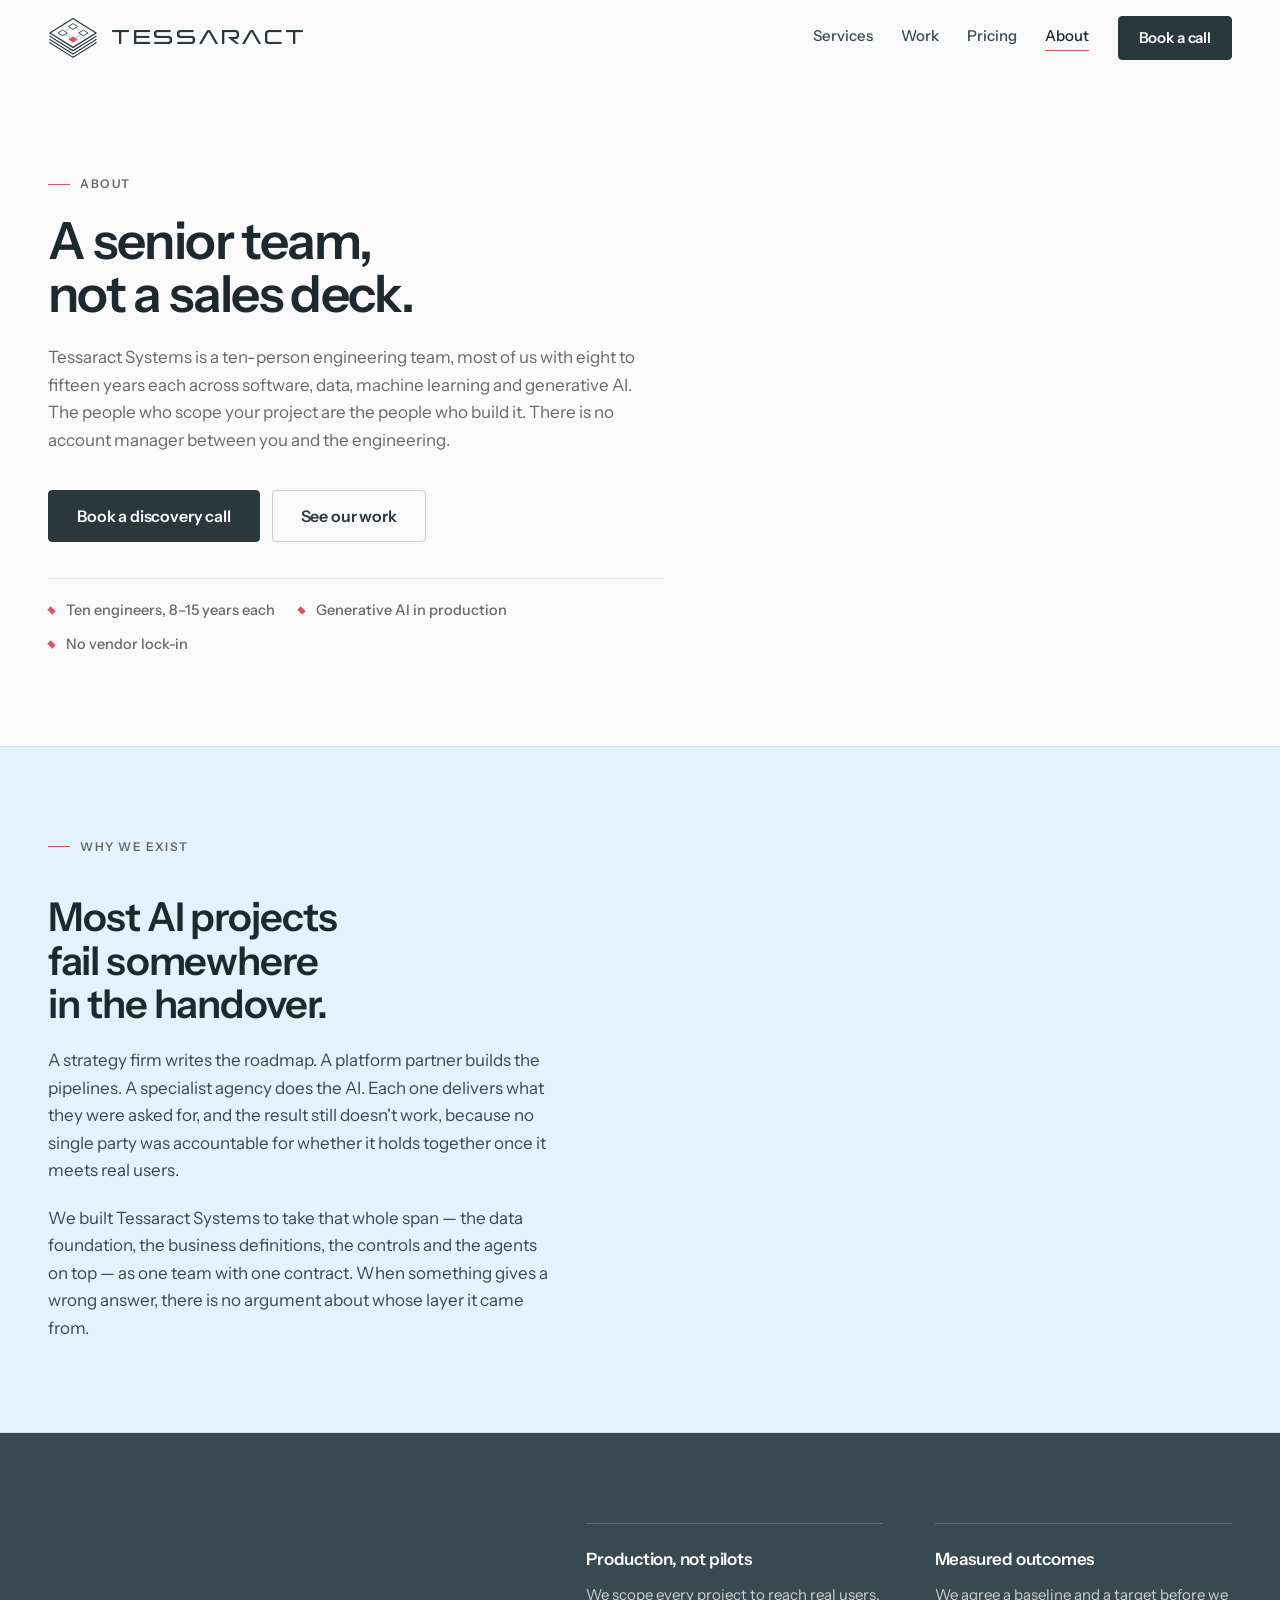
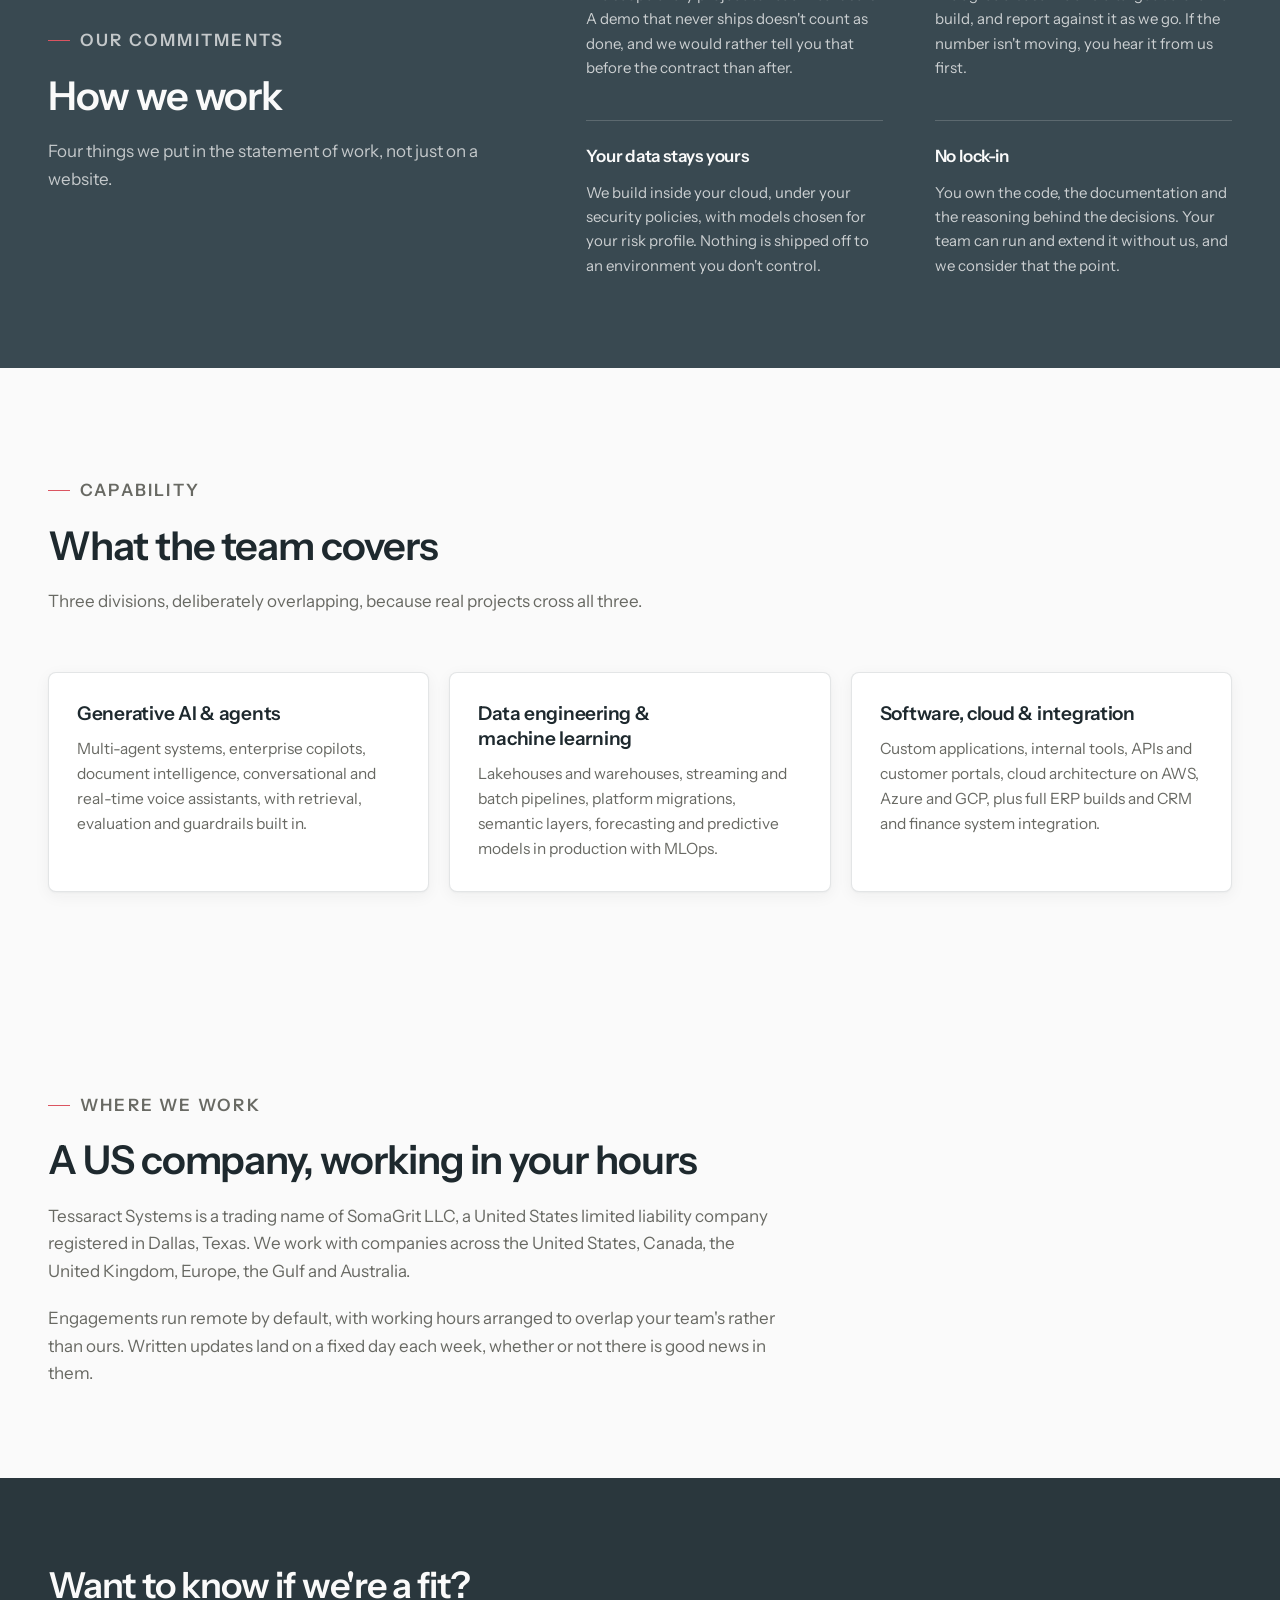
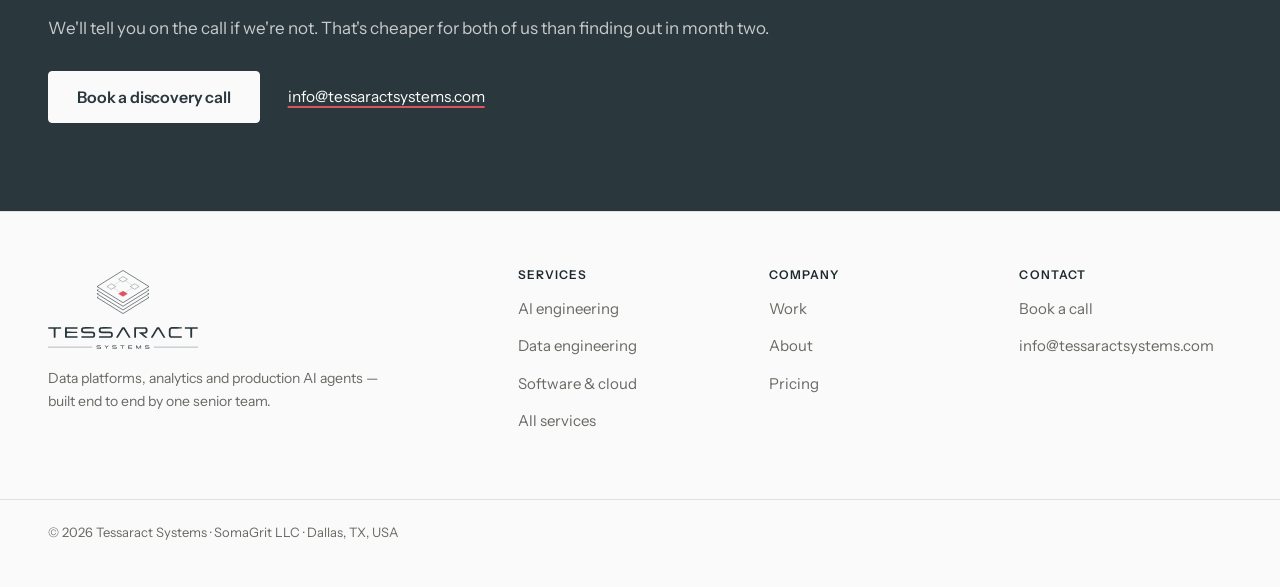
==== about/index.html @ a691ffca "Raise the camera to 1.600 : 1 — the planes still read stretched at true iso Textbook true isometric " ====
<!doctype html>
<html lang="en">
<head>
  <meta charset="utf-8">
  <meta name="viewport" content="width=device-width, initial-scale=1">

  <title>About — A Senior Data and AI Engineering Team | Tessaract Systems</title>
  <meta name="description" content="A ten-person engineering team, most with 8 to 15 years each across software, data, ML and generative AI. One team, end to end, no account managers.">

  <link rel="canonical" href="https://tessaractsystems.com/about/">

  <meta name="theme-color" content="#FAFAFA">
  <meta name="robots" content="index, follow, max-image-preview:large">

  <meta property="og:type" content="website">
  <meta property="og:site_name" content="Tessaract Systems">
  <meta property="og:url" content="https://tessaractsystems.com/about/">
  <meta property="og:title" content="About — Tessaract Systems">
  <meta property="og:description" content="A senior engineering team, not a sales deck. The people who scope your project are the people who build it.">
  <meta property="og:image" content="https://tessaractsystems.com/assets/og-image.png">
  <meta property="og:image:width" content="1200">
  <meta property="og:image:height" content="630">
  <meta property="og:image:alt" content="Tessaract Systems">

  <meta name="twitter:card" content="summary_large_image">
  <meta name="twitter:title" content="About — Tessaract Systems">
  <meta name="twitter:description" content="A senior engineering team, not a sales deck. The people who scope your project are the people who build it.">
  <meta name="twitter:image" content="https://tessaractsystems.com/assets/og-image.png">

  <link rel="icon" type="image/png" sizes="16x16" href="/assets/favicon-16.png">
  <link rel="icon" type="image/png" sizes="32x32" href="/assets/favicon-32.png">
  <link rel="icon" type="image/png" sizes="64x64" href="/assets/favicon-64.png">
  <link rel="apple-touch-icon" href="/assets/apple-touch-icon.png">

  <link rel="preload" href="/assets/fonts/Traceform-Regular.woff2" as="font" type="font/woff2" crossorigin>
  <link rel="preconnect" href="https://fonts.googleapis.com">
  <link rel="preconnect" href="https://fonts.gstatic.com" crossorigin>
  <link href="https://fonts.googleapis.com/css2?family=Instrument+Sans:wght@400;500;600;700&display=swap" rel="stylesheet">
  <link rel="stylesheet" href="/css/styles.css?v=a65552d1">

  <script>document.documentElement.classList.add('js');</script>

  <!-- Privacy-friendly analytics. Uncomment once an account exists.
  <script defer data-domain="tessaractsystems.com" src="https://plausible.io/js/script.js"></script>
  -->

  <script type="application/ld+json">
  {
    "@context":"https://schema.org",
    "@type":"BreadcrumbList",
    "itemListElement":[
    {"@type":"ListItem","position":1,"name":"Home","item":"https://tessaractsystems.com/"},
    {"@type":"ListItem","position":2,"name":"About","item":"https://tessaractsystems.com/about/"}
    ]
  }
  </script>

</head>
<body>
  <a class="skip-link" href="#main">Skip to content</a>

  <header class="site-header">
    <div class="wrap header-inner">
      <a class="brand" href="/" aria-label="Tessaract Systems, home">
        <svg class="brand-mark" viewBox="16 144.25 368 321.5" aria-hidden="true"><defs><mask id="um0" maskUnits="userSpaceOnUse" x="0" y="0" width="760" height="610"><rect x="0" y="0" width="760" height="610" fill="#fff"/><polygon points="200,210.75 370,317 200,423.25 30,317" fill="#000" stroke="#000" stroke-width="30" stroke-linejoin="round"/><polygon points="200,186.75 370,293 200,399.25 30,293" fill="#000" stroke="#000" stroke-width="30" stroke-linejoin="round"/><polygon points="200,162.75 370,269 200,375.25 30,269" fill="#000" stroke="#000" stroke-width="30" stroke-linejoin="round"/></mask><mask id="um1" maskUnits="userSpaceOnUse" x="0" y="0" width="760" height="610"><rect x="0" y="0" width="760" height="610" fill="#fff"/><polygon points="200,186.75 370,293 200,399.25 30,293" fill="#000" stroke="#000" stroke-width="30" stroke-linejoin="round"/><polygon points="200,162.75 370,269 200,375.25 30,269" fill="#000" stroke="#000" stroke-width="30" stroke-linejoin="round"/></mask><mask id="um2" maskUnits="userSpaceOnUse" x="0" y="0" width="760" height="610"><rect x="0" y="0" width="760" height="610" fill="#fff"/><polygon points="200,162.75 370,269 200,375.25 30,269" fill="#000" stroke="#000" stroke-width="30" stroke-linejoin="round"/></mask></defs><polygon mask="url(#um0)" points="200,234.75 370,341 200,447.25 30,341" fill="none" stroke="currentColor" stroke-width="9" stroke-linejoin="round"/><polygon mask="url(#um1)" points="200,210.75 370,317 200,423.25 30,317" fill="none" stroke="currentColor" stroke-width="9" stroke-linejoin="round"/><polygon mask="url(#um2)" points="200,186.75 370,293 200,399.25 30,293" fill="none" stroke="currentColor" stroke-width="9" stroke-linejoin="round"/><polygon points="200,162.75 370,269 200,375.25 30,269" fill="none" stroke="currentColor" stroke-width="9" stroke-linejoin="round"/><polygon points="200,221.19 276.5,269 200,316.81 123.5,269" fill="none" stroke="currentColor" stroke-width="4" opacity=".55"/><polygon points="200,200 234,221.25 200,242.5 166,221.25" fill="#FAFAFA" stroke="currentColor" stroke-width="6" stroke-linejoin="round"/><polygon points="276.5,247.75 310.5,269 276.5,290.25 242.5,269" fill="#FAFAFA" stroke="currentColor" stroke-width="6" stroke-linejoin="round"/><polygon points="123.5,247.75 157.5,269 123.5,290.25 89.5,269" fill="#FAFAFA" stroke="currentColor" stroke-width="6" stroke-linejoin="round"/><polygon points="200,294.25 236,316.75 200,339.25 164,316.75" fill="#DB5461"/></svg>
        <span class="brand-word"><span class="brand-name">Tessaract</span></span>
      </a>

      <button class="nav-toggle" aria-expanded="false" aria-controls="site-nav">
        <span class="nav-toggle-bar"></span>
        <span class="visually-hidden">Menu</span>
      </button>

      <nav id="site-nav" class="site-nav" aria-label="Main">
        <a href="/services/">Services</a>
        <a href="/work/">Work</a>
        <a href="/pricing/">Pricing</a>
        <a href="/about/" aria-current="page">About</a>
        <a class="btn btn-small" href="/contact/">Book a call</a>
      </nav>
    </div>
  </header>

  <main id="main">

    <section class="page-hero">
      <div class="wrap page-hero-grid">
        <div>
          <p class="eyebrow">About</p>
          <h1>A senior team, not a sales deck.</h1>
          <p class="lede">
            Tessaract Systems is a ten-person engineering team, most of us with eight to fifteen
            years each across software, data, machine learning and generative AI. The people who
            scope your project are the people who build it. There is no account manager between
            you and the engineering.
          </p>
          <p class="hero-actions">
            <a class="btn" href="/contact/">Book a discovery call</a>
            <a class="btn btn-ghost" href="/work/">See our work</a>
          </p>
          <ul class="hero-proof">
            <li>Ten engineers, 8&ndash;15 years each</li>
            <li>Generative AI in production</li>
            <li>No vendor lock-in</li>
          </ul>
        </div>
      </div>
    </section>

    <section class="section e2e" aria-labelledby="about-why">
      <div class="wrap e2e-grid">
        <div class="e2e-copy">
          <p class="eyebrow">Why we exist</p>
          <h2 id="about-why">Most AI projects fail somewhere in the handover.</h2>
          <p>
            A strategy firm writes the roadmap. A platform partner builds the pipelines. A
            specialist agency does the AI. Each one delivers what they were asked for, and the
            result still doesn't work, because no single party was accountable for whether it
            holds together once it meets real users.
          </p>
          <p>
            We built Tessaract Systems to take that whole span &mdash; the data foundation, the
            business definitions, the controls and the agents on top &mdash; as one team with one
            contract. When something gives a wrong answer, there is no argument about whose layer
            it came from.
          </p>
        </div>
      </div>
    </section>

    <section class="section principles" aria-labelledby="about-how">
      <div class="wrap principles-grid">
        <div class="section-head">
          <p class="eyebrow eyebrow-invert">Our commitments</p>
          <h2 id="about-how">How we work</h2>
          <p>Four things we put in the statement of work, not just on a website.</p>
        </div>
        <dl class="principle-list">
          <div>
            <dt>Production, not pilots</dt>
            <dd>We scope every project to reach real users. A demo that never ships doesn't count as done, and we would rather tell you that before the contract than after.</dd>
          </div>
          <div>
            <dt>Measured outcomes</dt>
            <dd>We agree a baseline and a target before we build, and report against it as we go. If the number isn't moving, you hear it from us first.</dd>
          </div>
          <div>
            <dt>Your data stays yours</dt>
            <dd>We build inside your cloud, under your security policies, with models chosen for your risk profile. Nothing is shipped off to an environment you don't control.</dd>
          </div>
          <div>
            <dt>No lock-in</dt>
            <dd>You own the code, the documentation and the reasoning behind the decisions. Your team can run and extend it without us, and we consider that the point.</dd>
          </div>
        </dl>
      </div>
    </section>

    <section class="section record" aria-labelledby="about-cap">
      <div class="wrap">
        <div class="section-head">
          <p class="eyebrow">Capability</p>
          <h2 id="about-cap">What the team covers</h2>
          <p>Three divisions, deliberately overlapping, because real projects cross all three.</p>
        </div>
        <div class="capability-grid">
          <article class="capability">
            <h3>Generative AI &amp; agents</h3>
            <p>
              Multi-agent systems, enterprise copilots, document intelligence, conversational and
              real-time voice assistants, with retrieval, evaluation and guardrails built in.
            </p>
          </article>
          <article class="capability">
            <h3>Data engineering &amp; machine learning</h3>
            <p>
              Lakehouses and warehouses, streaming and batch pipelines, platform migrations,
              semantic layers, forecasting and predictive models in production with MLOps.
            </p>
          </article>
          <article class="capability">
            <h3>Software, cloud &amp; integration</h3>
            <p>
              Custom applications, internal tools, APIs and customer portals, cloud architecture on
              AWS, Azure and GCP, plus full ERP builds and CRM and finance system integration.
            </p>
          </article>
        </div>
      </div>
    </section>

    <section class="section" aria-labelledby="about-where">
      <div class="wrap">
        <div class="section-head">
          <p class="eyebrow">Where we work</p>
          <h2 id="about-where">A US company, working in your hours</h2>
          <p>
            Tessaract Systems is a trading name of SomaGrit&nbsp;LLC, a United States limited
            liability company registered in Dallas, Texas. We work with companies across the
            United States, Canada, the United Kingdom, Europe, the Gulf and Australia.
          </p>
          <p>
            Engagements run remote by default, with working hours arranged to overlap your team's
            rather than ours. Written updates land on a fixed day each week, whether or not there
            is good news in them.
          </p>
        </div>
      </div>
    </section>

    <section class="cta-band" aria-labelledby="cta-title">
      <div class="wrap cta-band-inner">
        <div>
          <h2 id="cta-title">Want to know if we're a fit?</h2>
          <p>We'll tell you on the call if we're not. That's cheaper for both of us than finding out in month two.</p>
        </div>
        <div class="cta-band-actions">
          <a class="btn btn-light" href="/contact/">Book a discovery call</a>
          <a class="cta-band-mail" href="mailto:info@tessaractsystems.com">info@tessaractsystems.com</a>
        </div>
      </div>
    </section>
  </main>

  <footer class="site-footer">
    <div class="wrap footer-inner">

      <div class="footer-brand">
        <img class="footer-logo" src="/brand/tessaract-logo.svg" alt="Tessaract Systems"
             width="2000" height="993" loading="lazy" decoding="async">
        <p>Data platforms, analytics and production AI agents &mdash; built end to end by one senior team.</p>
      </div>

      <nav class="footer-cols" aria-label="Footer">
        <div>
          <h2>Services</h2>
          <ul>
            <li><a href="/services/ai-engineering/">AI engineering</a></li>
            <li><a href="/services/data-engineering/">Data engineering</a></li>
            <li><a href="/services/software-cloud/">Software &amp; cloud</a></li>
            <li><a href="/services/">All services</a></li>
          </ul>
        </div>
        <div>
          <h2>Company</h2>
          <ul>
            <li><a href="/work/">Work</a></li>
            <li><a href="/about/">About</a></li>
            <li><a href="/pricing/">Pricing</a></li>
          </ul>
        </div>
        <div>
          <h2>Contact</h2>
          <ul>
            <li><a href="/contact/">Book a call</a></li>
            <li><a href="mailto:info@tessaractsystems.com">info@tessaractsystems.com</a></li>
          </ul>
        </div>
      </nav>

    </div>
    <div class="wrap footer-base">
      <p class="footer-legal">&copy; <span id="year">2026</span> Tessaract Systems &middot; SomaGrit&nbsp;LLC &middot; Dallas, TX, USA</p>
    </div>
  </footer>

  <script src="/js/main.js?v=e52f50c1" defer></script>
</body>
</html>
---- css/styles.css ----
/* ==========================================================================
   Tessaract Systems
   --------------------------------------------------------------------------
   Typography note: "Traceform" is the logotype face. It has no crossbar on the
   capital A, so it is deliberately restricted to two roles only — the wordmark
   and the large chapter numerals. All reading text, including every heading,
   is set in Instrument Sans so that words like "AI" render correctly.
   ========================================================================== */

@font-face {
  font-family: "Traceform";
  src: url("../assets/fonts/Traceform-Regular.woff2") format("woff2"),
       url("../assets/fonts/Traceform-Regular.ttf") format("truetype");
  font-weight: 400;
  font-style: normal;
  font-display: swap;
}

:root {
  /* Brand */
  --paper: #FAFAFA;
  --surface: #FFFFFF;
  --mist: #E3F2FD;
  --mist-line: #C9DFF2;
  --signal: #DB5461;
  --signal-deep: #C33F4C;
  --graphite: #686963;
  --slate: #394951;
  --slate-deep: #2A373D;
  --ink: #1E292E;

  --rule: rgba(57, 73, 81, .14);
  --rule-strong: rgba(57, 73, 81, .24);
  --rule-invert: rgba(250, 250, 250, .18);

  /* Type */
  --font-logo: "Traceform", "Eurostile", "Arial Narrow", sans-serif;
  --font: "Instrument Sans", system-ui, -apple-system, "Segoe UI", Roboto, sans-serif;

  /* Layout */
  --wrap: 1280px;
  --gutter: clamp(20px, 4vw, 48px);
  --section-pad: clamp(64px, 7vw, 104px);
  --header-h: 76px;

  --shadow-sm: 0 1px 2px rgba(30, 41, 46, .04), 0 4px 16px rgba(30, 41, 46, .05);
  --shadow-md: 0 2px 4px rgba(30, 41, 46, .05), 0 12px 32px rgba(30, 41, 46, .07);
}

*,
*::before,
*::after { box-sizing: border-box; }

html {
  scroll-behavior: smooth;
  scroll-padding-top: calc(var(--header-h) + 20px);
  -webkit-text-size-adjust: 100%;
}

body {
  margin: 0;
  background: var(--paper);
  color: var(--slate);
  font-family: var(--font);
  font-size: 1.0625rem;
  line-height: 1.62;
  -webkit-font-smoothing: antialiased;
  -moz-osx-font-smoothing: grayscale;
}

img, svg { display: block; max-width: 100%; }

h1, h2, h3, h4 {
  margin: 0;
  font-family: var(--font);
  color: var(--ink);
  text-wrap: balance;
}

h1 {
  font-size: clamp(2.5rem, 4.4vw, 4.05rem);
  font-weight: 600;
  line-height: 1.04;
  letter-spacing: -.032em;
}

h2 {
  font-size: clamp(1.9rem, 3.1vw, 2.85rem);
  font-weight: 600;
  line-height: 1.1;
  letter-spacing: -.027em;
}

h3 {
  font-size: 1.1875rem;
  font-weight: 600;
  line-height: 1.32;
  letter-spacing: -.014em;
}

p { margin: 0; }
a { color: inherit; }

:focus-visible {
  outline: 2px solid var(--signal);
  outline-offset: 3px;
  border-radius: 3px;
}

.wrap {
  width: 100%;
  max-width: calc(var(--wrap) + var(--gutter) * 2);
  margin: 0 auto;
  padding: 0 var(--gutter);
}

.visually-hidden {
  position: absolute !important;
  width: 1px; height: 1px;
  padding: 0; margin: -1px;
  overflow: hidden;
  clip: rect(0 0 0 0);
  clip-path: inset(50%);
  white-space: nowrap;
}

.skip-link {
  position: absolute;
  left: 16px; top: -64px;
  z-index: 100;
  padding: 11px 18px;
  border-radius: 4px;
  background: var(--slate-deep);
  color: var(--paper);
  font-weight: 500;
  text-decoration: none;
}
.skip-link:focus { top: 16px; }

/* --------------------------------------------------------------------------
   Shared pieces
   -------------------------------------------------------------------------- */

.eyebrow {
  display: inline-flex;
  align-items: center;
  gap: 10px;
  margin-bottom: 20px;
  font-size: .75rem;
  font-weight: 600;
  letter-spacing: .13em;
  text-transform: uppercase;
  color: var(--graphite);
}
.eyebrow::before {
  content: "";
  width: 22px;
  height: 1px;
  background: var(--signal);
}
.eyebrow-invert { color: rgba(250, 250, 250, .66); }

.section { padding: var(--section-pad) 0; }

.section-head { max-width: 46rem; }
.section-head p {
  margin-top: 20px;
  font-size: clamp(1.0625rem, 1.3vw, 1.1875rem);
  color: var(--graphite);
}

.btn {
  display: inline-flex;
  align-items: center;
  justify-content: center;
  gap: 10px;
  min-height: 52px;
  padding: 0 28px;
  border: 1.5px solid var(--slate-deep);
  border-radius: 4px;
  background: var(--slate-deep);
  color: var(--paper);
  font: 600 1rem/1 var(--font);
  letter-spacing: -.01em;
  text-decoration: none;
  cursor: pointer;
  transition: background-color .2s, border-color .2s, color .2s, transform .2s, box-shadow .2s;
}
.btn:hover {
  background: var(--ink);
  border-color: var(--ink);
  transform: translateY(-1px);
  box-shadow: var(--shadow-sm);
}
.btn:active { transform: none; }

.btn-ghost { background: transparent; color: var(--slate-deep); border-color: var(--rule-strong); }
.btn-ghost:hover { background: var(--surface); border-color: var(--slate-deep); color: var(--ink); }

.btn-light { background: var(--paper); border-color: var(--paper); color: var(--slate-deep); }
.btn-light:hover { background: var(--mist); border-color: var(--mist); color: var(--ink); }

.btn-small { min-height: 44px; padding: 0 20px; font-size: .9375rem; }

/* --------------------------------------------------------------------------
   Header
   -------------------------------------------------------------------------- */

.site-header {
  position: sticky;
  top: 0;
  z-index: 50;
  height: var(--header-h);
  background: rgba(250, 250, 250, .86);
  backdrop-filter: saturate(1.5) blur(14px);
  -webkit-backdrop-filter: saturate(1.5) blur(14px);
  border-bottom: 1px solid transparent;
  transition: border-color .3s, background-color .3s;
}
.site-header.is-scrolled {
  border-bottom-color: var(--rule);
  background: rgba(250, 250, 250, .94);
}

.header-inner {
  display: flex;
  align-items: center;
  justify-content: space-between;
  gap: 24px;
  height: 100%;
}

.brand {
  display: flex;
  align-items: center;
  gap: 13px;
  text-decoration: none;
  flex-shrink: 0;
}

.brand-mark {
  /* The full mark, same as the footer lockup and the hero. It needs ~48px
     to stay legible; below that use tessaract-mark-simple instead. */
  width: 50px;
  height: auto;
  color: var(--slate-deep);
  flex: none;
}

/* The wordmark is the one place the logotype face belongs. */
.brand-word {
  display: inline-flex;
  flex-direction: column;
  align-items: stretch;
  font-family: var(--font-logo);
  line-height: 1;
  text-transform: uppercase;
  color: var(--slate-deep);
}

/* Trailing letter-spacing is cancelled so each line centres optically. */
.brand-name {
  margin-right: -.14em;
  font-size: 1.22rem;
  letter-spacing: .14em;
}

.brand-sub {
  display: flex;
  align-items: center;
  gap: 7px;
  margin-top: 6px;
  font-size: .5rem;
}
.brand-sub::before,
.brand-sub::after {
  content: "";
  flex: 1;
  height: 1px;
  background: currentColor;
  opacity: .65;
}
.brand-sub span {
  margin-right: -.5em;
  letter-spacing: .5em;
}

.site-nav {
  display: flex;
  align-items: center;
  gap: clamp(18px, 2.2vw, 32px);
}
.site-nav a:not(.btn) {
  font-size: .9375rem;
  font-weight: 500;
  text-decoration: none;
  color: var(--slate);
  background: linear-gradient(var(--signal), var(--signal)) no-repeat 0 100% / 0 1.5px;
  padding-bottom: 3px;
  transition: background-size .25s, color .2s;
}
.site-nav a:not(.btn):hover { background-size: 100% 1.5px; color: var(--ink); }

.nav-toggle {
  display: none;
  width: 44px;
  height: 44px;
  margin-right: -10px;
  border: 0;
  background: none;
  cursor: pointer;
}
.nav-toggle-bar,
.nav-toggle-bar::before,
.nav-toggle-bar::after {
  display: block;
  width: 22px;
  height: 1.5px;
  margin: 0 auto;
  background: var(--slate-deep);
  transition: transform .25s, opacity .25s;
}
.nav-toggle-bar { position: relative; }
.nav-toggle-bar::before,
.nav-toggle-bar::after { content: ""; position: absolute; left: 0; }
.nav-toggle-bar::before { top: -7px; }
.nav-toggle-bar::after { top: 7px; }
.nav-toggle[aria-expanded="true"] .nav-toggle-bar { background: transparent; }
.nav-toggle[aria-expanded="true"] .nav-toggle-bar::before { transform: translateY(7px) rotate(45deg); }
.nav-toggle[aria-expanded="true"] .nav-toggle-bar::after { transform: translateY(-7px) rotate(-45deg); }

/* --------------------------------------------------------------------------
   Journey: hero and chapters scroll on the left, the stack builds on the right
   -------------------------------------------------------------------------- */

/* `clip` (not `hidden`) contains the scaled diagram without creating a scroll
   container, so the sticky figure inside still works. */
.journey { overflow: clip; }

.journey-grid {
  display: grid;
  grid-template-columns: minmax(0, 1.12fr) minmax(0, 1fr);
  column-gap: clamp(40px, 5vw, 80px);
}

.hero-copy {
  grid-column: 1;
  grid-row: 1;
  display: flex;
  flex-direction: column;
  justify-content: center;
  min-height: calc(100svh - var(--header-h));
  padding: 40px 0 88px;
}

.hero-copy h1 { max-width: 15ch; }

.lede {
  /* 31em rather than 34: at the common desktop widths it leaves a full last
     line instead of stranding one word. */
  max-width: 31em;
  margin-top: 26px;
  text-wrap: pretty;
  font-size: clamp(1.0625rem, 1.35vw, 1.1875rem);
  color: var(--graphite);
}

.hero-actions {
  display: flex;
  flex-wrap: wrap;
  gap: 12px;
  margin-top: 36px;
}

.hero-proof {
  display: flex;
  flex-wrap: wrap;
  gap: 10px clamp(16px, 1.8vw, 26px);
  margin: 36px 0 0;
  padding-inline-start: 0;
  padding-top: 20px;
  border-top: 1px solid var(--rule);
  font-size: .9063rem;
  font-weight: 500;
  color: var(--graphite);
}
.hero-proof li {
  position: relative;
  padding-left: 18px;
  list-style: none;
}
.hero-proof li::before {
  content: "";
  position: absolute;
  left: 0;
  top: .55em;
  width: 7px;
  height: 7px;
  background: var(--signal);
  transform: rotate(45deg) scaleY(.68);
}

.journey-figure {
  grid-column: 2;
  grid-row: 1 / span 2;
  margin: 0;
}

.figure-sticky {
  position: sticky;
  top: var(--header-h);
  display: flex;
  align-items: center;
  height: calc(100svh - var(--header-h));
  padding: 24px 0;
}

.chapters { grid-column: 1; grid-row: 2; }

.chapter {
  display: flex;
  flex-direction: column;
  justify-content: center;
  min-height: 62svh;
  padding: 56px 0;
}

.chapter-num {
  display: flex;
  align-items: center;
  gap: 20px;
  margin-bottom: 24px;
  /* The second — and last — home of the logotype face. Numerals only. */
  font-family: var(--font-logo);
  font-size: 3.25rem;
  line-height: 1;
  color: var(--slate-deep);
}
.chapter-num::after {
  content: "";
  flex: 1;
  height: 1px;
  background: var(--rule);
}

.chapter h2 { max-width: 18ch; }

.chapter-story {
  max-width: 36em;
  margin-top: 20px;
}

.chapter-work {
  display: grid;
  gap: 11px;
  max-width: 36em;
  margin: 28px 0 0;
  padding: 0;
  list-style: none;
}
.chapter-work li {
  position: relative;
  padding-left: 24px;
  font-size: .9688rem;
  color: var(--graphite);
}
.chapter-work li::before {
  content: "";
  position: absolute;
  left: 2px;
  top: .62em;
  width: 8px;
  height: 8px;
  border: 1.5px solid var(--slate);
  transform: rotate(45deg) scaleY(.7);
}

.agent-list {
  display: grid;
  grid-template-columns: repeat(2, minmax(0, 1fr));
  gap: 20px 32px;
  max-width: 40em;
  margin: 28px 0 0;
}
.agent-list > div {
  padding-top: 14px;
  border-top: 1px solid var(--rule);
}
.agent-list dt { font-size: .9375rem; font-weight: 600; color: var(--ink); }
.agent-list dd {
  margin: 4px 0 0;
  font-size: .9375rem;
  color: var(--graphite);
}

.chapter-result {
  max-width: 34em;
  margin-top: 30px;
  padding-left: 18px;
  border-left: 2px solid var(--signal);
  font-size: 1.125rem;
  font-weight: 500;
  line-height: 1.45;
  color: var(--ink);
}

/* Small layer indicator shown beside each chapter on narrow screens */
.chapter-glyph { display: none; }

/* --------------------------------------------------------------------------
   Stack diagram
   -------------------------------------------------------------------------- */

.stack {
  width: 100%;
  height: auto;
  max-height: 100%;
  overflow: visible;
  /* The folded stack's ink sits left of centre in the viewBox, so the origin
     is set on the ink's own centre rather than the box's. */
  transform-origin: 26.3% 50%;
  transition: transform 1s cubic-bezier(.16, .8, .2, 1);
}

/* Folded, the stack is enlarged and centred so it carries the hero on its own.
   The box overflow this creates is contained by `.journey { overflow: clip }`. */
.stack[data-state="0"] { transform: translateX(23.7%) scale(1.5); }

.stack .layer {
  cursor: pointer;
  outline: none;
  transition: transform .5s cubic-bezier(.2, .7, .2, 1);
}

.layer-shell { transition: transform 1s cubic-bezier(.16, .8, .2, 1); }

.plane-halo {
  fill: var(--paper);
  stroke: var(--paper);
  stroke-width: 16;
  stroke-linejoin: round;
  vector-effect: non-scaling-stroke;
  transition: fill .4s;
}

.plane-fill { fill: transparent; transition: fill .4s; }

.plane {
  fill: none;
  stroke: var(--slate);
  stroke-width: 3;
  stroke-linejoin: round;
  vector-effect: non-scaling-stroke;
  transition: stroke .4s, opacity .4s;
}

.motif,
.node,
.motif-dot { transition: opacity .5s, fill .4s; }

.motif {
  fill: none;
  stroke: var(--graphite);
  stroke-width: 1;
  stroke-linecap: round;
  stroke-linejoin: round;
  opacity: .5;
  vector-effect: non-scaling-stroke;
}
.motif-strong { stroke: var(--slate); stroke-width: 1.6; opacity: .75; }
.motif-dash { stroke-dasharray: 5 5; }
.motif-dot { fill: var(--signal); }

.node {
  fill: var(--paper);
  stroke: var(--slate);
  stroke-width: 1.6;
  vector-effect: non-scaling-stroke;
}
.node-core { fill: var(--slate); }
.node-agent { fill: var(--signal); stroke: var(--signal); }

.label { transition: opacity .5s, transform .5s cubic-bezier(.2, .7, .2, 1); }
.label line { stroke: var(--graphite); stroke-width: 1; transition: stroke .4s; }
.label-name {
  font-family: var(--font);
  font-size: 23px;
  font-weight: 600;
  letter-spacing: -.5px;
  fill: var(--ink);
}
.label-sub {
  font-family: var(--font);
  font-size: 16px;
  fill: var(--graphite);
}

/* State 0: the four planes sit folded together, like the logo. */
.stack[data-state="0"] .layer-shell { transform: translateY(calc(var(--i) * 106px - 159px)); }
.stack[data-state="0"] .label { opacity: 0; }

/* Layers not reached yet are outlines of what is coming. */
.is-ghost .plane { stroke: var(--graphite); stroke-dasharray: 6 7; opacity: .5; }
.is-ghost .motif,
.is-ghost .node,
.is-ghost .motif-dot { opacity: 0; }
.is-ghost .label { opacity: .38; }

.is-active .plane { stroke: var(--signal); }
.is-active .plane-fill { fill: var(--mist); }
.is-active .layer { transform: translateY(-10px); }
.is-active .label { transform: translateX(8px); }
.is-active .label line { stroke: var(--signal); }

.layer:hover .plane { stroke: var(--signal); }
.layer:hover .label { transform: translateX(8px); }

/* --------------------------------------------------------------------------
   One team (problem / solution)
   -------------------------------------------------------------------------- */

.e2e {
  background: var(--mist);
  border-top: 1px solid var(--mist-line);
  border-bottom: 1px solid var(--mist-line);
}

.e2e-grid {
  display: grid;
  grid-template-columns: minmax(0, 5fr) minmax(0, 6fr);
  gap: clamp(36px, 6vw, 96px);
  align-items: center;
}
.e2e h2 { max-width: 15ch; }
.e2e-copy {
  display: grid;
  gap: 20px;
  max-width: 36em;
  font-size: 1.0625rem;
}
.e2e-copy strong { color: var(--ink); font-weight: 600; }

/* --------------------------------------------------------------------------
   Track record
   -------------------------------------------------------------------------- */

.record-stats {
  display: grid;
  grid-template-columns: repeat(4, minmax(0, 1fr));
  gap: clamp(24px, 3vw, 48px);
  margin: 56px 0 0;
  padding: 0;
  list-style: none;
}
.record-stats li {
  padding-top: 24px;
  border-top: 2px solid var(--slate-deep);
}
.record-stats b {
  display: block;
  font-size: clamp(2.1rem, 3.2vw, 2.9rem);
  font-weight: 600;
  line-height: 1;
  letter-spacing: -.03em;
  color: var(--ink);
}
.record-stats span {
  display: block;
  margin-top: 12px;
  font-size: .9375rem;
  color: var(--graphite);
}

.capability-grid {
  display: grid;
  grid-template-columns: repeat(3, minmax(0, 1fr));
  gap: 20px;
  margin-top: 56px;
}
.capability {
  padding: 28px 28px 30px;
  border: 1px solid var(--rule);
  border-radius: 8px;
  background: var(--surface);
  box-shadow: var(--shadow-sm);
}
.capability h3 { margin-bottom: 10px; }
.capability p { font-size: .9688rem; color: var(--graphite); }

/* --------------------------------------------------------------------------
   Where to start
   -------------------------------------------------------------------------- */

.start-list {
  display: grid;
  grid-template-columns: repeat(4, minmax(0, 1fr));
  gap: 40px clamp(24px, 3vw, 40px);
  margin: 60px 0 0;
  padding: 0;
  list-style: none;
}
.start-list li {
  padding-top: 26px;
  border-top: 1px solid var(--rule-strong);
}
.start-list h3 { margin-top: 20px; font-size: 1.0625rem; }
.start-list p {
  margin-top: 10px;
  font-size: .9375rem;
  color: var(--graphite);
}
.start-list .start-link {
  display: inline-block;
  margin-top: 14px;
  font-size: .9375rem;
  font-weight: 600;
  color: var(--ink);
  text-decoration: none;
  border-bottom: 1.5px solid var(--signal);
  padding-bottom: 1px;
}
.start-list .start-link:hover { color: var(--signal-deep); }

.service-glyph {
  width: 30px;
  height: 45px;
  overflow: visible;
}
.service-glyph path {
  fill: var(--paper);
  stroke: var(--graphite);
  stroke-width: 1.2;
  stroke-linejoin: round;
}
.service-glyph[data-active="0"] path:nth-child(1),
.service-glyph[data-active="1"] path:nth-child(2),
.service-glyph[data-active="2"] path:nth-child(3),
.service-glyph[data-active="3"] path:nth-child(4) {
  fill: var(--signal);
  stroke: var(--signal);
}

/* --------------------------------------------------------------------------
   How we engage
   -------------------------------------------------------------------------- */

.engage {
  background: var(--surface);
  border-top: 1px solid var(--rule);
  border-bottom: 1px solid var(--rule);
}

.engage-steps {
  display: grid;
  grid-template-columns: repeat(4, minmax(0, 1fr));
  gap: clamp(20px, 2.4vw, 32px);
  margin: 60px 0 0;
  padding: 0;
  list-style: none;
  counter-reset: step;
}
.engage-step {
  position: relative;
  display: flex;
  flex-direction: column;
  padding: 28px 26px 30px;
  border: 1px solid var(--rule);
  border-radius: 8px;
  background: var(--paper);
}
.engage-step.is-entry {
  border-color: var(--signal);
  background: var(--surface);
  box-shadow: var(--shadow-md);
}
.engage-tag {
  display: inline-flex;
  align-self: flex-start;
  margin-bottom: 16px;
  padding: 5px 11px;
  border-radius: 999px;
  background: var(--mist);
  font-size: .6875rem;
  font-weight: 700;
  letter-spacing: .09em;
  text-transform: uppercase;
  color: var(--slate-deep);
}
.engage-step.is-entry .engage-tag { background: var(--signal); color: #fff; }
.engage-step h3 { margin-bottom: 10px; }
.engage-step > p {
  font-size: .9375rem;
  color: var(--graphite);
}
.engage-meta {
  margin: 20px 0 0;
  margin-top: auto;      /* pins the rule to the card bottom so all four align */
  padding-top: 16px;
  border-top: 1px solid var(--rule);
  font-size: .875rem;
  font-weight: 600;
  color: var(--ink);
}
.engage-meta span {
  display: block;
  margin-top: 3px;
  font-weight: 400;
  color: var(--graphite);
}

.engage-note {
  max-width: 44em;
  margin-top: 40px;
  font-size: .9688rem;
  color: var(--graphite);
}

/* --------------------------------------------------------------------------
   Portfolio carousel
   -------------------------------------------------------------------------- */

.portfolio {
  background: var(--surface);
  border-top: 1px solid var(--rule);
  border-bottom: 1px solid var(--rule);
}

.portfolio-head {
  display: flex;
  align-items: flex-end;
  justify-content: space-between;
  gap: 40px;
}

.carousel-nav {
  display: flex;
  align-items: center;
  gap: 20px;
  flex-shrink: 0;
  padding-bottom: 4px;
}

.carousel-count {
  font-variant-numeric: tabular-nums;
  font-size: .875rem;
  font-weight: 600;
  letter-spacing: .04em;
  color: var(--graphite);
}
.carousel-count [data-carousel-current] { color: var(--ink); }

.carousel-buttons { display: flex; gap: 10px; }

.carousel-btn {
  display: flex;
  align-items: center;
  justify-content: center;
  width: 48px;
  height: 48px;
  padding: 0;
  border: 1.5px solid var(--rule-strong);
  border-radius: 50%;
  background: var(--paper);
  color: var(--ink);
  cursor: pointer;
  transition: background-color .2s, border-color .2s, color .2s, opacity .2s;
}
.carousel-btn svg {
  width: 20px;
  height: 20px;
  fill: none;
  stroke: currentColor;
  stroke-width: 1.8;
  stroke-linecap: round;
  stroke-linejoin: round;
}
.carousel-btn:hover:not(:disabled) {
  background: var(--slate-deep);
  border-color: var(--slate-deep);
  color: var(--paper);
}
.carousel-btn:disabled { opacity: .3; cursor: default; }

.work-filters {
  display: flex;
  flex-wrap: wrap;
  gap: 8px;
  margin-top: 44px;
}

.work-filter {
  padding: 9px 16px;
  border: 1px solid var(--rule-strong);
  border-radius: 999px;
  background: var(--paper);
  color: var(--slate);
  font: 500 .875rem/1 var(--font);
  cursor: pointer;
  transition: background-color .2s, border-color .2s, color .2s;
}
.work-filter:hover { border-color: var(--slate-deep); color: var(--ink); }
.work-filter.is-on {
  background: var(--slate-deep);
  border-color: var(--slate-deep);
  color: var(--paper);
}

.work-carousel {
  position: relative;
  margin-top: 28px;
}

.work-empty {
  padding: 48px 0;
  color: var(--graphite);
}

.work-track {
  display: flex;
  gap: clamp(16px, 1.8vw, 24px);
  margin: 0;
  /* Vertical room for the card's lift on hover. Horizontal padding must stay
     zero, or snapping leaves scrollLeft offset by it and "at start" never
     reads as true. */
  padding: 6px 0 10px;
  list-style: none;
  overflow-x: auto;
  overscroll-behavior-x: contain;
  /* Without this the browser re-anchors to the last visible card when the
     filter puts cards back, jumping the track instead of resetting it. */
  overflow-anchor: none;
  scroll-snap-type: x mandatory;
  scroll-behavior: smooth;
  scrollbar-width: none;
  -ms-overflow-style: none;

  /* Cards that run past either edge fade out instead of being sliced
     mid-word. The two widths are driven from JS so the fade only appears on
     the side that actually has more content. */
  --fade-size: 44px;
  --fade-l: 0px;
  --fade-r: 0px;
  -webkit-mask-image: linear-gradient(to right, transparent 0, #000 var(--fade-l), #000 calc(100% - var(--fade-r)), transparent 100%);
  mask-image: linear-gradient(to right, transparent 0, #000 var(--fade-l), #000 calc(100% - var(--fade-r)), transparent 100%);
}
.work-track::-webkit-scrollbar { display: none; }
.work-track:focus-visible { outline: 2px solid var(--signal); outline-offset: 4px; border-radius: 10px; }

.work-card {
  /* Just over two cards in view, so the third edge signals "there is more". */
  flex: 0 0 clamp(272px, 40%, 460px);
  display: flex;
  flex-direction: column;
  scroll-snap-align: start;
  padding: 30px 30px 32px;
  border: 1px solid var(--rule);
  border-radius: 10px;
  background: var(--paper);
  transition: border-color .25s, box-shadow .25s, transform .25s;
}
/* `display: flex` above would otherwise beat the UA's [hidden] rule. */
.work-card[hidden] { display: none; }

.work-card:hover {
  border-color: var(--rule-strong);
  box-shadow: var(--shadow-md);
  transform: translateY(-2px);
}

/* The agent builds carry a little more weight. */
.work-card.is-featured {
  border-color: var(--mist-line);
  background: linear-gradient(180deg, var(--mist) 0%, var(--surface) 62%);
}
.work-card.is-featured:hover { border-color: var(--signal); }

.work-stat {
  margin-bottom: 20px;
  padding-bottom: 18px;
  border-bottom: 1px solid var(--rule);
}
.work-stat b {
  display: block;
  font-size: clamp(2.25rem, 3vw, 2.75rem);
  font-weight: 600;
  line-height: 1;
  letter-spacing: -.035em;
  color: var(--ink);
}
.work-stat span {
  display: block;
  margin-top: 8px;
  font-size: .875rem;
  color: var(--graphite);
}
.work-card.is-featured .work-stat b { color: var(--signal-deep); }

.work-tag {
  display: flex;
  flex-wrap: wrap;
  align-items: center;
  gap: 10px;
  margin-bottom: 14px;
  font-size: .75rem;
  font-weight: 600;
  letter-spacing: .07em;
  text-transform: uppercase;
  color: var(--graphite);
}

.work-layer {
  padding: 4px 10px;
  border-radius: 999px;
  background: var(--slate-deep);
  font-size: .6875rem;
  letter-spacing: .08em;
  color: var(--paper);
  white-space: nowrap;
}
.work-card.is-featured .work-layer { background: var(--signal); }

.work-card h3 {
  font-size: 1.1875rem;
  letter-spacing: -.018em;
}

.work-body {
  margin-top: 12px;
  font-size: .9375rem;
  color: var(--graphite);
}

.work-result {
  margin-top: 16px;
  padding-left: 14px;
  border-left: 2px solid var(--signal);
  font-size: .9375rem;
  font-weight: 500;
  color: var(--ink);
}

.work-stack {
  display: flex;
  flex-wrap: wrap;
  gap: 8px;
  margin: 22px 0 0;
  margin-top: auto;      /* keeps the chip row on the card's baseline */
  padding: 20px 0 0;
  border-top: 1px solid var(--rule);
  list-style: none;
}
.work-stack li {
  padding: 5px 11px;
  border: 1px solid var(--rule-strong);
  border-radius: 999px;
  font-size: .8125rem;
  font-weight: 500;
  color: var(--slate);
  background: var(--surface);
  white-space: nowrap;
}
.work-card.is-featured .work-stack li { background: rgba(255, 255, 255, .72); }

.carousel-progress {
  position: relative;
  height: 2px;
  margin-top: 28px;
  border-radius: 2px;
  background: var(--rule);
  overflow: hidden;
}
.carousel-progress-bar {
  position: absolute;
  inset: 0 auto 0 0;
  width: 20%;
  border-radius: 2px;
  background: var(--signal);
  transition: width .25s ease, transform .25s ease;
}

.work-note {
  max-width: 44em;
  margin-top: 32px;
  font-size: .9375rem;
  color: var(--graphite);
}

/* --------------------------------------------------------------------------
   Your stack
   -------------------------------------------------------------------------- */

.stack-grid {
  display: grid;
  grid-template-columns: minmax(0, 5fr) minmax(0, 7fr);
  gap: clamp(36px, 6vw, 96px);
  align-items: start;
}

.tool-list { margin: 0; }
.tool-list > div {
  display: grid;
  grid-template-columns: 150px minmax(0, 1fr);
  gap: 20px;
  padding: 18px 0;
  border-top: 1px solid var(--rule);
}
.tool-list > div:last-child { border-bottom: 1px solid var(--rule); }
.tool-list dt { font-weight: 600; color: var(--ink); }
.tool-list dd { margin: 0; color: var(--graphite); }

/* --------------------------------------------------------------------------
   Principles
   -------------------------------------------------------------------------- */

.principles {
  background: var(--slate);
  color: var(--paper);
}
.principles h2 { color: var(--paper); max-width: 14ch; }
.principles .section-head p { color: rgba(250, 250, 250, .72); }

.principles-grid {
  display: grid;
  grid-template-columns: minmax(0, 5fr) minmax(0, 7fr);
  gap: clamp(36px, 6vw, 96px);
  align-items: center;
}

.principle-list {
  display: grid;
  grid-template-columns: repeat(2, minmax(0, 1fr));
  gap: 40px clamp(28px, 4vw, 56px);
  margin: 0;
}
.principle-list > div {
  padding-top: 22px;
  border-top: 1px solid var(--rule-invert);
}
.principle-list dt {
  font-size: 1.0625rem;
  font-weight: 600;
  letter-spacing: -.012em;
  color: var(--paper);
}
.principle-list dd {
  margin: 10px 0 0;
  color: rgba(250, 250, 250, .76);
  font-size: .9375rem;
}

/* --------------------------------------------------------------------------
   Contact
   -------------------------------------------------------------------------- */

.contact {
  padding: var(--section-pad) 0;
  background: var(--slate-deep);
  color: var(--paper);
}

.contact-grid {
  display: grid;
  grid-template-columns: minmax(0, 1fr) minmax(0, 1.05fr);
  gap: clamp(36px, 6vw, 96px);
  align-items: start;
}

.contact h2 {
  max-width: 16ch;
  color: var(--paper);
  font-size: clamp(2rem, 3.4vw, 3rem);
}
.contact-copy > p {
  max-width: 32em;
  margin-top: 22px;
  color: rgba(250, 250, 250, .78);
}

.contact-list {
  display: grid;
  gap: 14px;
  max-width: 32em;
  margin: 28px 0 0;
  padding: 0;
  list-style: none;
  font-size: .9688rem;
  color: rgba(250, 250, 250, .82);
}
.contact-list li { position: relative; padding-left: 24px; }
.contact-list li::before {
  content: "";
  position: absolute;
  left: 2px;
  top: .6em;
  width: 8px;
  height: 8px;
  background: var(--signal);
  transform: rotate(45deg) scaleY(.7);
}

.contact-direct {
  margin-top: 30px;
  padding-top: 22px;
  border-top: 1px solid var(--rule-invert);
  font-size: .9688rem;
  color: rgba(250, 250, 250, .72);
}
.contact-direct a {
  color: var(--paper);
  text-decoration: underline;
  text-decoration-color: var(--signal);
  text-decoration-thickness: 1.5px;
  text-underline-offset: 4px;
}

.contact-panel {
  padding: clamp(28px, 3vw, 40px);
  border: 1px solid var(--rule-invert);
  border-radius: 10px;
  background: rgba(250, 250, 250, .04);
}
.contact-panel h3 { color: var(--paper); font-size: 1.25rem; }
.contact-panel > p {
  margin-top: 8px;
  font-size: .9375rem;
  color: rgba(250, 250, 250, .66);
}

.panel-cta { margin-top: 24px; }

.panel-divider {
  display: flex;
  align-items: center;
  gap: 14px;
  margin-top: 30px;
  font-size: .75rem;
  font-weight: 600;
  letter-spacing: .1em;
  text-transform: uppercase;
  color: rgba(250, 250, 250, .48);
}
.panel-divider::before,
.panel-divider::after {
  content: "";
  flex: 1;
  height: 1px;
  background: var(--rule-invert);
}

.contact-form {
  display: grid;
  gap: 22px;
  margin-top: 26px;
}

.field label {
  display: block;
  margin-bottom: 8px;
  font-size: .8125rem;
  font-weight: 600;
  letter-spacing: .02em;
  color: rgba(250, 250, 250, .76);
}

.field input,
.field textarea,
.field select {
  width: 100%;
  padding: 11px 0 12px;
  border: 0;
  border-bottom: 1px solid rgba(250, 250, 250, .32);
  border-radius: 0;
  background: transparent;
  color: var(--paper);
  font: inherit;
  resize: vertical;
  transition: border-color .2s;
}
.field select { padding-left: 0; }
.field select option { color: #1E292E; }
.field input::placeholder,
.field textarea::placeholder { color: rgba(250, 250, 250, .34); }
.field input:focus,
.field textarea:focus,
.field select:focus {
  outline: none;
  border-bottom-color: var(--paper);
  box-shadow: 0 1px 0 0 var(--paper);
}
.field [aria-invalid="true"] { border-bottom-color: #F0A0A8; }

.form-status {
  min-height: 1.4em;
  font-size: .9375rem;
  color: #F6C3C8;
}
.form-status.is-ok { color: var(--mist); }

.contact-form .btn { justify-self: start; }
.form-small {
  font-size: .8125rem;
  color: rgba(250, 250, 250, .5);
}

/* Honeypot */
.hp-field {
  position: absolute !important;
  left: -9999px;
  width: 1px; height: 1px;
  overflow: hidden;
}

/* --------------------------------------------------------------------------
   Footer
   -------------------------------------------------------------------------- */

.site-footer {
  padding: 56px 0 44px;
  border-top: 1px solid var(--rule);
}

.footer-inner {
  display: grid;
  grid-template-columns: minmax(0, 1.1fr) minmax(0, 2fr);
  gap: clamp(36px, 6vw, 88px);
  align-items: start;
}

.footer-brand { max-width: 30ch; }
.footer-logo { width: 150px; height: auto; display: block; }

.footer-brand p {
  margin: 18px 0 0;
  font-size: .875rem;
  line-height: 1.6;
  color: var(--graphite);
  text-wrap: pretty;
}

/* Seven links in one row wrapped badly and orphaned the last item.
   Grouped columns scale and give each link a category. */
.footer-cols {
  display: grid;
  grid-template-columns: repeat(3, minmax(0, 1fr));
  gap: clamp(24px, 3vw, 44px);
}

.footer-cols h2 {
  margin: 0 0 14px;
  font-size: .75rem;
  font-weight: 600;
  letter-spacing: .09em;
  text-transform: uppercase;
  color: var(--ink);
}

.footer-cols ul { margin: 0; padding: 0; list-style: none; }
.footer-cols li + li { margin-top: 10px; }

.footer-cols a {
  font-size: .9375rem;
  text-decoration: none;
  color: var(--graphite);
  overflow-wrap: anywhere;
}

.footer-cols a:hover {
  color: var(--ink);
  text-decoration: underline;
  text-decoration-color: var(--signal);
}

.footer-base {
  margin-top: clamp(40px, 5vw, 64px);
  padding-top: 22px;
  border-top: 1px solid var(--rule);
}

.footer-legal {
  margin: 0;
  font-size: .8125rem;
  color: var(--graphite);
}

@media (max-width: 860px) {
  .footer-inner { grid-template-columns: minmax(0, 1fr); }
  .footer-brand { max-width: none; }
}

@media (max-width: 560px) {
  .footer-cols { grid-template-columns: repeat(2, minmax(0, 1fr)); row-gap: 32px; }
}






.contact-entity {
  margin-top: 18px;
  font-size: .8125rem;
  opacity: .75;
}

/* --------------------------------------------------------------------------
   Services and pricing page
   -------------------------------------------------------------------------- */

.site-nav a[aria-current="page"] { color: var(--ink); background-size: 100% 1.5px; }

.page-hero { padding: clamp(48px, 7vw, 96px) 0 clamp(56px, 7vw, 96px); }

.page-hero-grid {
  display: grid;
  grid-template-columns: minmax(0, 1.25fr) minmax(0, 1fr);
  gap: clamp(36px, 6vw, 96px);
  align-items: end;
}
.page-hero h1 { max-width: 18ch; font-size: clamp(2.3rem, 4vw, 3.6rem); }
.page-hero .lede {
  max-width: 36em;
  margin-top: 24px;
  font-size: clamp(1.0625rem, 1.3vw, 1.1875rem);
  color: var(--graphite);
}

.currency-switch {
  display: inline-flex;
  flex-wrap: wrap;
  align-items: center;
  gap: 4px;
  margin-top: 36px;
  padding: 4px;
  border: 1px solid var(--rule-strong);
  border-radius: 6px;
  background: var(--surface);
}
.currency-label {
  padding: 0 10px 0 8px;
  font-size: .8125rem;
  font-weight: 500;
  color: var(--graphite);
}
.currency-switch button {
  min-width: 52px;
  min-height: 36px;
  padding: 0 12px;
  border: 0;
  border-radius: 4px;
  background: transparent;
  color: var(--slate);
  font: 600 .875rem/1 var(--font);
  letter-spacing: .02em;
  cursor: pointer;
  transition: background-color .2s, color .2s;
}
.currency-switch button:hover { background: var(--mist); }
.currency-switch button[aria-pressed="true"] { background: var(--slate-deep); color: var(--paper); }

.price-note {
  max-width: 34em;
  margin-top: 14px;
  font-size: .8125rem;
  color: var(--graphite);
}

/* Step map: a compact index of the four steps with their entry prices. */
.step-map {
  margin: 0;
  padding: 0;
  list-style: none;
  border-top: 1px solid var(--rule-strong);
}
.step-map li { border-bottom: 1px solid var(--rule); }
.step-map a {
  display: grid;
  grid-template-columns: 44px minmax(0, 1fr) auto;
  align-items: baseline;
  gap: 12px;
  padding: 18px 4px;
  text-decoration: none;
  transition: background-color .2s;
}
.step-map a:hover { background: var(--surface); }
.step-map-num {
  font-family: var(--font-logo);
  font-size: 1.5rem;
  line-height: 1;
  color: var(--slate);
}
.step-map-name { font-weight: 600; color: var(--ink); }
.step-map-price {
  font-size: .9375rem;
  color: var(--graphite);
  white-space: nowrap;
}
.step-map-price .price { font-weight: 600; color: var(--ink); }

.price { font-variant-numeric: tabular-nums; }

/* Shared lists and price blocks */

.tick-list {
  display: grid;
  gap: 10px;
  margin: 0;
  padding: 0;
  list-style: none;
  font-size: .9688rem;
  color: var(--slate);
}
.tick-list li { position: relative; padding-left: 26px; }
.tick-list li::before {
  content: "";
  position: absolute;
  left: 3px;
  top: .42em;
  width: 10px;
  height: 6px;
  border-left: 1.75px solid var(--signal);
  border-bottom: 1.75px solid var(--signal);
  transform: rotate(-45deg);
}
.tick-list-invert { color: rgba(250, 250, 250, .86); }

.price-block {
  margin: 32px 0 28px;
  padding: 20px 0;
  border-top: 1px solid var(--rule);
  border-bottom: 1px solid var(--rule);
}
.price-big {
  font-size: clamp(2rem, 3.2vw, 2.75rem);
  font-weight: 600;
  line-height: 1.1;
  letter-spacing: -.025em;
  color: var(--ink);
}
.price-terms {
  margin-top: 8px;
  font-size: .9375rem;
  color: var(--graphite);
}
.price-block-invert { border-color: var(--rule-invert); }
.price-block-invert .price-big { color: var(--paper); }
.price-block-invert .price-terms { color: rgba(250, 250, 250, .7); }

/* Step 1: assessment */

.assessment {
  background: var(--surface);
  border-top: 1px solid var(--rule);
  border-bottom: 1px solid var(--rule);
}

.package-feature {
  display: grid;
  grid-template-columns: minmax(0, 1fr) minmax(0, 1fr);
  gap: clamp(36px, 6vw, 96px);
  align-items: start;
}
.package-feature-lede {
  max-width: 34em;
  margin-top: 20px;
  font-size: clamp(1.0625rem, 1.3vw, 1.1875rem);
  color: var(--graphite);
}

.package-feature-detail {
  padding: clamp(26px, 3vw, 40px);
  border: 1px solid var(--signal);
  border-radius: 8px;
  background: var(--paper);
}
.package-feature-detail h3 { margin-bottom: 16px; }
.package-feature-detail h3 + .tick-list { margin-bottom: 32px; }

.week-list { margin: 0; }
.week-list > div {
  display: grid;
  grid-template-columns: 76px minmax(0, 1fr);
  gap: 12px;
  padding: 12px 0;
  border-top: 1px solid var(--rule);
  font-size: .9688rem;
}
.week-list dt { font-weight: 600; color: var(--ink); }
.week-list dd { margin: 0; color: var(--graphite); }

/* Step 2: pilots */

.package-grid {
  display: grid;
  grid-template-columns: repeat(2, minmax(0, 1fr));
  gap: clamp(20px, 2.4vw, 28px);
  margin-top: 56px;
}

.package {
  display: flex;
  flex-direction: column;
  padding: clamp(26px, 3vw, 36px);
  border: 1px solid var(--rule);
  border-radius: 8px;
  background: var(--surface);
}
.package-top {
  display: flex;
  align-items: center;
  gap: 14px;
  margin-bottom: 18px;
}
.package-top .service-glyph { width: 24px; height: 36px; }
.package-layer {
  font-size: .75rem;
  font-weight: 600;
  letter-spacing: .1em;
  text-transform: uppercase;
  color: var(--graphite);
}
.package h3 { font-size: 1.375rem; }
.package-fit {
  margin: 8px 0 22px;
  color: var(--graphite);
}
.package-meta {
  display: flex;
  justify-content: space-between;
  align-items: baseline;
  gap: 16px;
  margin-top: auto;
  padding-top: 22px;
  border-top: 1px solid var(--rule);
  font-size: .9375rem;
  color: var(--graphite);
}
.package .tick-list { margin-bottom: 28px; }
.package-meta b {
  font-size: 1.375rem;
  font-weight: 600;
  letter-spacing: -.02em;
  color: var(--ink);
}

.blueprints {
  display: grid;
  grid-template-columns: minmax(0, 4fr) minmax(0, 8fr);
  gap: clamp(28px, 5vw, 80px);
  margin-top: clamp(64px, 8vw, 104px);
  padding-top: 40px;
  border-top: 1px solid var(--rule-strong);
}
.blueprints-head h3 { font-size: 1.5rem; }
.blueprints-head p { margin-top: 14px; color: var(--graphite); }

.blueprint-list {
  display: grid;
  grid-template-columns: repeat(3, minmax(0, 1fr));
  gap: 28px 32px;
  margin: 0;
}
.blueprint-list dt { font-weight: 600; color: var(--ink); }
.blueprint-list dd {
  margin: 6px 0 0;
  font-size: .9375rem;
  color: var(--graphite);
}

/* Step 3: program */

.program {
  background: var(--slate);
  color: var(--paper);
}
.program h2 { color: var(--paper); max-width: 14ch; }
.program-grid {
  display: grid;
  grid-template-columns: minmax(0, 1fr) minmax(0, 1fr);
  gap: clamp(36px, 6vw, 96px);
  align-items: start;
}
.program-lede {
  max-width: 32em;
  margin-top: 20px;
  font-size: clamp(1.0625rem, 1.3vw, 1.1875rem);
  color: rgba(250, 250, 250, .78);
}
.program-detail {
  padding: clamp(26px, 3vw, 40px);
  border: 1px solid var(--rule-invert);
  border-radius: 8px;
  background: rgba(250, 250, 250, .04);
}
.program-detail h3 { margin-bottom: 18px; color: var(--paper); }
.program-extra {
  margin-top: 28px;
  padding-top: 20px;
  border-top: 1px solid var(--rule-invert);
  font-size: .9688rem;
  color: rgba(250, 250, 250, .76);
}
.program-extra b { color: var(--paper); }

/* Step 4: retainers */

.retainer-grid {
  display: grid;
  grid-template-columns: repeat(3, minmax(0, 1fr));
  gap: clamp(20px, 2.4vw, 28px);
  margin-top: 56px;
  align-items: stretch;
}
.retainer {
  position: relative;
  padding: clamp(26px, 3vw, 34px);
  border: 1px solid var(--rule);
  border-radius: 8px;
  background: var(--surface);
}
.retainer.is-common { border-color: var(--slate-deep); box-shadow: var(--shadow-md); }
.retainer-flag {
  position: absolute;
  top: -12px;
  left: clamp(26px, 3vw, 34px);
  padding: 4px 10px;
  border-radius: 999px;
  background: var(--slate-deep);
  color: var(--paper);
  font-size: .6875rem;
  font-weight: 700;
  letter-spacing: .09em;
  text-transform: uppercase;
}
.retainer h3 { font-size: 1.25rem; }
.retainer-price {
  margin-top: 14px;
  font-size: 2rem;
  font-weight: 600;
  line-height: 1.1;
  letter-spacing: -.025em;
  color: var(--ink);
}
.retainer-price span:last-child {
  font-size: .9375rem;
  font-weight: 400;
  letter-spacing: 0;
  color: var(--graphite);
}
.retainer-fit {
  margin: 8px 0 22px;
  padding-bottom: 20px;
  border-bottom: 1px solid var(--rule);
  font-size: .9375rem;
  color: var(--graphite);
}

/* FAQ */

.faq {
  background: var(--surface);
  border-top: 1px solid var(--rule);
}
.faq-grid {
  display: grid;
  grid-template-columns: minmax(0, 4fr) minmax(0, 7fr);
  gap: clamp(36px, 6vw, 96px);
  align-items: start;
}
.faq-list { border-top: 1px solid var(--rule-strong); }
.faq-list details { border-bottom: 1px solid var(--rule); }
.faq-list summary {
  position: relative;
  padding: 20px 40px 20px 0;
  font-weight: 600;
  color: var(--ink);
  list-style: none;
  cursor: pointer;
}
.faq-list summary::-webkit-details-marker { display: none; }
.faq-list summary::after {
  content: "";
  position: absolute;
  right: 8px;
  top: 50%;
  width: 9px;
  height: 9px;
  margin-top: -7px;
  border-right: 1.75px solid var(--slate);
  border-bottom: 1.75px solid var(--slate);
  transform: rotate(45deg);
  transition: transform .2s, margin-top .2s;
}
.faq-list details[open] summary::after { transform: rotate(-135deg); margin-top: -2px; }
.faq-list summary:hover { color: var(--slate-deep); }
.faq-list details p {
  max-width: 44em;
  padding: 0 40px 22px 0;
  color: var(--graphite);
}

/* Closing call to action */

.cta-band {
  padding: clamp(56px, 7vw, 88px) 0;
  background: var(--slate-deep);
  color: var(--paper);
}
.cta-band-inner {
  display: flex;
  flex-wrap: wrap;
  align-items: center;
  justify-content: space-between;
  gap: 28px 48px;
}
.cta-band h2 { color: var(--paper); font-size: clamp(1.75rem, 2.8vw, 2.4rem); }
.cta-band p { margin-top: 10px; color: rgba(250, 250, 250, .76); }
.cta-band-actions {
  display: flex;
  flex-wrap: wrap;
  align-items: center;
  gap: 16px 28px;
}
.cta-band-mail {
  color: var(--paper);
  font-size: .9688rem;
  text-decoration: underline;
  text-decoration-color: var(--signal);
  text-decoration-thickness: 1.5px;
  text-underline-offset: 4px;
}

/* Prices on the home page link through to the pricing page. */
.engage-price { font-weight: 600; color: var(--ink); }
.engage-more {
  display: inline-block;
  margin-left: 6px;
  font-weight: 600;
  color: var(--slate-deep);
  text-decoration: underline;
  text-decoration-color: var(--signal);
  text-decoration-thickness: 1.5px;
  text-underline-offset: 4px;
}

@media (max-width: 1100px) {
  .blueprint-list { grid-template-columns: repeat(2, minmax(0, 1fr)); }
}

@media (max-width: 960px) {
  .page-hero-grid,
  .package-feature,
  .program-grid,
  .faq-grid,
  .blueprints { grid-template-columns: 1fr; }
  .retainer-grid { grid-template-columns: 1fr; max-width: 560px; }
  .retainer-grid { gap: 32px; }
}

@media (max-width: 700px) {
  .package-grid,
  .blueprint-list { grid-template-columns: 1fr; }
  .step-map a { grid-template-columns: 36px minmax(0, 1fr); }
  .step-map-price { grid-column: 2; white-space: normal; }
}

/* --------------------------------------------------------------------------
   Responsive
   -------------------------------------------------------------------------- */

/* Five nav links need more room than the page layout does, so the menu
   collapses earlier than the content grids. */
@media (max-width: 1080px) {
  .nav-toggle { display: block; }

  .site-nav {
    position: absolute;
    top: var(--header-h);
    left: 0;
    right: 0;
    flex-direction: column;
    align-items: stretch;
    gap: 0;
    padding: 8px var(--gutter) 24px;
    background: var(--paper);
    border-bottom: 1px solid var(--rule);
    visibility: hidden;
    opacity: 0;
    transform: translateY(-8px);
    transition: opacity .2s, transform .2s, visibility 0s .2s;
  }
  .site-nav.is-open {
    visibility: visible;
    opacity: 1;
    transform: none;
    transition: opacity .2s, transform .2s;
  }
  .site-nav a:not(.btn) {
    padding: 14px 0;
    border-bottom: 1px solid var(--rule);
    background: none;
  }
  .site-nav .btn { margin-top: 20px; }
}

@media (max-width: 1100px) {
  .capability-grid { grid-template-columns: repeat(2, minmax(0, 1fr)); }
  .engage-steps { grid-template-columns: repeat(2, minmax(0, 1fr)); }
}

@media (max-width: 1024px) {
  .start-list { grid-template-columns: repeat(2, minmax(0, 1fr)); }
  .agent-list { grid-template-columns: 1fr; }
  .record-stats { grid-template-columns: repeat(2, minmax(0, 1fr)); }
}

@media (max-width: 860px) {
  :root { --header-h: 68px; }


  .journey-grid,
  .e2e-grid,
  .principles-grid,
  .stack-grid,
  .contact-grid { grid-template-columns: 1fr; }

  .portfolio-head { flex-direction: column; align-items: stretch; gap: 28px; }
  .carousel-nav { justify-content: space-between; padding-bottom: 0; }

  .hero-copy,
  .journey-figure,
  .chapters { grid-column: 1; grid-row: auto; }

  .hero-copy { min-height: 0; padding: 48px 0 40px; }

  .figure-sticky {
    position: static;
    height: auto;
    width: 100%;
    max-width: 540px;
    margin: 0 auto;
    padding: 0 0 8px;
  }
  .stack[data-state="0"] { transform: none; }

  .chapter { min-height: 0; padding: 48px 0; border-top: 1px solid var(--rule); }
  .chapter-num { font-size: 2.25rem; margin-bottom: 18px; }
  .chapter-num::after { display: none; }

  /* Each chapter carries its own layer indicator once the big diagram stops
     following the scroll. */
  .chapter-glyph {
    display: block;
    width: 26px;
    height: 39px;
    margin-left: auto;
  }
  .chapter-num { gap: 16px; }
}

@media (max-width: 600px) {
  body { font-size: 1rem; }

  .label-name { font-size: 27px; }
  .label-sub { font-size: 20px; }

  .start-list,
  .principle-list,
  .capability-grid,
  .engage-steps,
  .record-stats { grid-template-columns: 1fr; }

  .work-track { --fade-size: 18px; }
  .work-card { flex-basis: 85%; padding: 26px 24px 28px; }
  .carousel-btn { width: 44px; height: 44px; }

  .tool-list > div { grid-template-columns: 1fr; gap: 4px; }

  .hero-actions .btn { flex: 1 1 100%; }
  .hero-proof { gap: 10px; flex-direction: column; }
}

@media (prefers-reduced-motion: reduce) {
  html { scroll-behavior: auto; }
  *,
  *::before,
  *::after {
    transition-duration: .01ms !important;
    animation-duration: .01ms !important;
    transition-delay: 0s !important;
  }
}

/* --------------------------------------------------------------------------
   Case studies  (/work/)
   -------------------------------------------------------------------------- */

.cases .section-head { margin-bottom: clamp(32px, 4vw, 52px); }

.case {
  border: 1px solid var(--rule);
  border-radius: 14px;
  background: var(--surface);
  box-shadow: var(--shadow-sm);
  padding: clamp(24px, 3.2vw, 40px);
}

.case + .case { margin-top: clamp(20px, 2.4vw, 32px); }

.case > h3 {
  margin: 10px 0 0;
  font-size: clamp(1.25rem, 1.9vw, 1.6rem);
  line-height: 1.22;
  letter-spacing: -.012em;
  text-wrap: balance;
  max-width: 24em;
}

.case-body {
  display: grid;
  grid-template-columns: repeat(2, minmax(0, 1fr));
  gap: clamp(20px, 2.6vw, 36px);
  margin-top: clamp(22px, 2.6vw, 32px);
}

.case-body h4 {
  margin: 0 0 7px;
  font-size: .75rem;
  font-weight: 600;
  letter-spacing: .09em;
  text-transform: uppercase;
  color: var(--signal-deep);
}

.case-body p {
  margin: 0;
  font-size: .9688rem;
  line-height: 1.62;
  color: var(--graphite);
  text-wrap: pretty;
}

/* Only rendered once a real, client-approved figure exists. */
.case-metric {
  margin-top: 14px !important;
  display: flex;
  align-items: baseline;
  gap: 8px;
}

.case-metric b {
  font-size: 1.75rem;
  line-height: 1;
  letter-spacing: -.02em;
  color: var(--ink);
}

.case-metric span { font-size: .8125rem; color: var(--graphite); }

.case .work-stack {
  margin-top: clamp(22px, 2.6vw, 32px);
  padding-top: clamp(18px, 2vw, 24px);
  border-top: 1px solid var(--rule);
}

@media (max-width: 760px) {
  .case-body { grid-template-columns: minmax(0, 1fr); }
}

/* --------------------------------------------------------------------------
   Work teaser on the home page. The carousel itself lives at /work/; these
   are static cards, so .work-card's flex-basis is simply ignored in a grid.
   -------------------------------------------------------------------------- */

.work-grid {
  display: grid;
  grid-template-columns: repeat(3, minmax(0, 1fr));
  gap: clamp(16px, 1.8vw, 24px);
  margin: 0;
  padding: 0;
  list-style: none;
}

@media (max-width: 900px) { .work-grid { grid-template-columns: repeat(2, minmax(0, 1fr)); } }
@media (max-width: 600px) { .work-grid { grid-template-columns: minmax(0, 1fr); } }

/* --------------------------------------------------------------------------
   Home page: problem-first layout
   -------------------------------------------------------------------------- */

/* The home hero carries the page, so it gets more room than a subpage hero
   and a single column -- there is no step map beside it. */
.home-hero { padding: clamp(64px, 9vw, 128px) 0 clamp(56px, 7vw, 96px); }
.home-hero .page-hero-grid { grid-template-columns: minmax(0, 1.05fr) minmax(0, 1fr); align-items: center; }
.home-hero h1 { max-width: 19ch; }
.home-hero .lede { max-width: 34em; }

/* The journey intro now sits where the hero used to, in the same grid slot,
   so it keeps .hero-copy's full-viewport height and the stack still animates
   through data-step="0". It is an h2 now, not the page's h1. */
.hero-copy h2 { max-width: 16ch; }
.hero-copy .eyebrow { margin-bottom: 18px; }

/* Recognition cards. The quote is the heading: the visitor should be able to
   skim six of these and find themselves in one. */
.problem-list {
  display: grid;
  grid-template-columns: repeat(3, minmax(0, 1fr));
  gap: clamp(16px, 1.8vw, 24px);
  margin: 0;
  padding: 0;
  list-style: none;
}

.problem-card {
  display: flex;
  flex-direction: column;
  padding: clamp(22px, 2.4vw, 30px);
  border: 1px solid var(--rule);
  border-radius: 14px;
  background: var(--surface);
  box-shadow: var(--shadow-sm);
}

.problem-card h3 {
  font-size: clamp(1.0625rem, 1.45vw, 1.25rem);
  line-height: 1.3;
  letter-spacing: -.012em;
  color: var(--ink);
}

.problem-card p {
  margin: 12px 0 0;
  font-size: .9375rem;
  line-height: 1.6;
  color: var(--graphite);
  text-wrap: pretty;
}

.problem-card .start-link { margin-top: auto; padding-top: 18px; }

@media (max-width: 980px) { .problem-list { grid-template-columns: repeat(2, minmax(0, 1fr)); } }
@media (max-width: 640px) { .problem-list { grid-template-columns: minmax(0, 1fr); } }

/* --------------------------------------------------------------------------
   Hero figure: the mark unfolding

   At rest this is exactly the logo -- same planes, same interior motifs.
   Nothing is hidden: the lower layers' detail is occluded by the halo of
   the plane above it, which is how the mark itself works.

   Opening is staggered from the top down, so the stack splits apart a
   layer at a time rather than sliding as one block, and the interiors
   are revealed in sequence. The whole group counter-scales as it opens
   so the expanded state stays inside the hero.
   -------------------------------------------------------------------------- */

.hero-figure {
  grid-column: 2;
  grid-row: 1;
  margin: 0;
  display: flex;
  justify-content: center;
}

.markfold {
  width: 100%;
  max-width: 470px;
  height: auto;
  overflow: visible;
  color: var(--slate-deep);
}

.markfold .plane {
  fill: none;
  stroke: var(--slate-deep);
  stroke-width: 4;
  stroke-linejoin: round;
}

/* The knockout that makes one plane sit in front of the next. It is what
   hides the lower interiors while the stack is closed. */
.markfold .plane-halo {
  fill: var(--paper);
  stroke: var(--paper);
  stroke-width: 11;
  stroke-linejoin: round;
}

.hf-scale,
.hf-layer {
  animation-duration: 20s;
  animation-timing-function: cubic-bezier(.65, 0, .35, 1);
  animation-iteration-count: infinite;
}

.hf-layer { will-change: transform; }

.hf-scale {
  transform-origin: 200px 305px;
  animation-name: hf-scale;
}

.hf-0 { animation-name: hf-0; }
.hf-1 { animation-name: hf-1; }
.hf-2 { animation-name: hf-2; }
.hf-3 { animation-name: hf-3; }

@keyframes hf-scale {
  0%, 18%   { transform: scale(1); }
  46%, 70%  { transform: scale(.72); }
  92%, 100% { transform: scale(1); }
}

/* Each layer takes 22% of the timeline (about 4.4s) to travel, and starts
   3% after the one above it, so the stack peels open from the top. */
@keyframes hf-3 {
  0%, 18%   { transform: translateY(159px); }
  40%, 70%  { transform: translateY(0); }
  88%, 100% { transform: translateY(159px); }
}
@keyframes hf-2 {
  0%, 21%   { transform: translateY(53px); }
  43%, 70%  { transform: translateY(0); }
  90%, 100% { transform: translateY(53px); }
}
@keyframes hf-1 {
  0%, 24%   { transform: translateY(-53px); }
  46%, 70%  { transform: translateY(0); }
  92%, 100% { transform: translateY(-53px); }
}
@keyframes hf-0 {
  0%, 27%   { transform: translateY(-159px); }
  49%, 70%  { transform: translateY(0); }
  94%, 100% { transform: translateY(-159px); }
}

/* The lattice: the stack's silhouette edges, drawn only while it is open.
   Suggests the layers are faces of one object rather than loose planes. */
.hf-edges {
  opacity: 0;
  animation: hf-edges 20s cubic-bezier(.65, 0, .35, 1) infinite;
}

@keyframes hf-edges {
  0%, 22%   { opacity: 0; }
  48%, 68%  { opacity: 1; }
  90%, 100% { opacity: 0; }
}

/* A slow bloom behind the signal node. Deliberately restrained: it should
   read as the core having energy, not as a glow effect. */
.hf-bloom {
  opacity: 0;
  transform-origin: 200px 157.75px;
  animation: hf-bloom 20s ease-in-out infinite;
}

@keyframes hf-bloom {
  0%, 24%   { opacity: 0; transform: scale(.6); }
  46%       { opacity: .5; transform: scale(1); }
  58%       { opacity: .28; transform: scale(.88); }
  68%       { opacity: .5; transform: scale(1); }
  88%, 100% { opacity: 0; transform: scale(.6); }
}

@media (prefers-reduced-motion: reduce) {
  .hf-scale, .hf-layer, .hf-edges, .hf-bloom { animation: none; }
  .hf-edges, .hf-bloom { opacity: 0; }
  .hf-0 { transform: translateY(-159px); }
  .hf-1 { transform: translateY(-53px); }
  .hf-2 { transform: translateY(53px); }
  .hf-3 { transform: translateY(159px); }
}

/* Single column below the breakpoint: the hero text carries it alone. */
@media (max-width: 900px) {
  .home-hero .page-hero-grid { grid-template-columns: minmax(0, 1fr); }
  .hero-figure { display: none; }
}

/* --------------------------------------------------------------------------
   Service cards (home)
   -------------------------------------------------------------------------- */

.svc-grid {
  display: grid;
  grid-template-columns: repeat(3, minmax(0, 1fr));
  gap: clamp(16px, 1.8vw, 24px);
}

.svc-card {
  border: 1px solid var(--rule);
  border-radius: 16px;
  background: var(--surface);
  box-shadow: var(--shadow-sm);
  transition: transform .35s cubic-bezier(.2,.7,.2,1), box-shadow .35s, border-color .35s;
}

.svc-link {
  display: flex;
  flex-direction: column;
  height: 100%;
  padding: clamp(22px, 2.3vw, 30px);
  text-decoration: none;
  color: inherit;
}

.svc-glyph {
  width: 86px;
  height: auto;
  color: var(--slate);
  margin-bottom: 20px;
  transition: color .35s, transform .45s cubic-bezier(.2,.7,.2,1);
}

.svc-card h3 {
  font-size: clamp(1.0625rem, 1.3vw, 1.1875rem);
  line-height: 1.3;
  margin-bottom: 10px;
}

.svc-card > a > p {
  margin: 0;
  font-size: 1rem;
  line-height: 1.58;
  color: var(--graphite);
  text-wrap: pretty;
}

.svc-list {
  margin: 20px 0 0;
  padding: 18px 0 0;
  border-top: 1px solid var(--rule);
  list-style: none;
}

.svc-list li {
  position: relative;
  padding-left: 18px;
  font-size: .9375rem;
  line-height: 1.5;
  color: var(--graphite);
}

.svc-list li + li { margin-top: 9px; }

.svc-list li::before {
  content: "";
  position: absolute;
  left: 0;
  top: .55em;
  width: 7px;
  height: 7px;
  background: var(--signal);
  opacity: .55;
  transform: rotate(45deg);
}

.svc-cta {
  display: inline-flex;
  align-items: center;
  gap: 9px;
  margin-top: auto;
  padding-top: 22px;
  font-size: .875rem;
  font-weight: 600;
  color: var(--slate-deep);
}

.svc-cta svg {
  width: 20px;
  height: 12px;
  fill: none;
  stroke: var(--signal);
  stroke-width: 1.7;
  stroke-linecap: round;
  stroke-linejoin: round;
  transition: transform .35s cubic-bezier(.2,.7,.2,1);
}

.svc-card:hover {
  transform: translateY(-4px);
  box-shadow: var(--shadow-md);
  border-color: var(--rule-strong);
}

.svc-card:hover .svc-glyph { color: var(--signal); transform: translateY(-2px); }
.svc-card:hover .svc-cta svg { transform: translateX(4px); }
.svc-link:focus-visible { outline: 2px solid var(--signal); outline-offset: 4px; border-radius: 12px; }

/* --------------------------------------------------------------------------
   Where we start -- six concrete first projects, by business function.
   Replaced the four-layer journey on the home page: the layer story is a
   platform-migration narrative, and an SMB buyer needs to see one job in one
   team before they care about the stack underneath it.
   -------------------------------------------------------------------------- */
.usecase-grid {
  display: grid;
  grid-template-columns: repeat(3, minmax(0, 1fr));
  gap: clamp(16px, 1.8vw, 24px);
  list-style: none;
  margin: 0;
  padding: 0;
}

.usecase-card {
  padding: clamp(20px, 2.1vw, 26px);
  border: 1px solid var(--rule);
  border-radius: 16px;
  background: var(--surface);
  box-shadow: var(--shadow-sm);
  transition: transform .35s cubic-bezier(.2,.7,.2,1), box-shadow .35s, border-color .35s;
}

.usecase-card:hover {
  transform: translateY(-3px);
  box-shadow: var(--shadow-md);
  border-color: var(--rule-strong);
}

.usecase-team {
  display: flex;
  align-items: center;
  gap: 9px;
  margin: 0 0 14px;
  font-size: .75rem;
  font-weight: 600;
  letter-spacing: .09em;
  text-transform: uppercase;
  color: var(--graphite);
}

.usecase-team::before {
  content: "";
  width: 8px;
  height: 8px;
  background: var(--signal);
  opacity: .6;
  transform: rotate(45deg);
  flex: none;
}

.usecase-card h3 {
  font-size: clamp(1.0625rem, 1.25vw, 1.1875rem);
  line-height: 1.32;
  margin-bottom: 10px;
  text-wrap: balance;
}

.usecase-card > p:last-child {
  margin: 0;
  font-size: 1rem;
  line-height: 1.58;
  color: var(--graphite);
  text-wrap: pretty;
}

.usecases-note {
  display: flex;
  flex-wrap: wrap;
  align-items: baseline;
  gap: 8px 18px;
  max-width: 76ch;
  margin: clamp(24px, 2.8vw, 34px) 0 0;
  font-size: 1rem;
  line-height: 1.6;
  color: var(--slate);
}

.usecases-more { font-weight: 600; white-space: nowrap; }

@media (max-width: 980px) { .usecase-grid { grid-template-columns: repeat(2, minmax(0, 1fr)); } }
@media (max-width: 620px) { .usecase-grid { grid-template-columns: minmax(0, 1fr); } }

/* The journey now lives on /services/, where its intro is a section head
   rather than the page hero it used to sit in. */
.journey-intro { padding-top: 0; }

/* Compact variant: the home page shows the three divisions, the services
   page shows what is inside each one. */
.svc-grid-compact .svc-link { padding: clamp(20px, 2vw, 26px); }
.svc-grid-compact .svc-glyph { width: 66px; margin-bottom: 16px; }
.svc-grid-compact .svc-cta { padding-top: 20px; }

.routes-more {
  margin: clamp(22px, 2.6vw, 32px) 0 0;
  text-align: center;
}

/* The "not sure which you need" strip under the services grid. */
.svc-aside {
  display: flex;
  flex-wrap: wrap;
  align-items: center;
  justify-content: space-between;
  gap: clamp(18px, 2.4vw, 36px);
  margin-top: clamp(16px, 1.8vw, 24px);
  padding: clamp(22px, 2.4vw, 30px) clamp(24px, 2.6vw, 34px);
  border: 1px solid var(--mist-line);
  border-radius: 16px;
  background: var(--mist);
}

.svc-aside h3 {
  font-size: clamp(1.0625rem, 1.3vw, 1.1875rem);
  margin-bottom: 8px;
}

.svc-aside p {
  margin: 0;
  max-width: 62ch;
  font-size: 1rem;
  line-height: 1.58;
  color: var(--slate);
  text-wrap: pretty;
}

.svc-aside .btn { flex: none; }

@media (max-width: 560px) {
  .svc-aside { flex-direction: column; align-items: flex-start; }
}

@media (max-width: 980px) { .svc-grid { grid-template-columns: repeat(2, minmax(0, 1fr)); } }
@media (max-width: 640px) { .svc-grid { grid-template-columns: minmax(0, 1fr); } }

/* --------------------------------------------------------------------------
   Scroll reveal

   Only applied when JS is running (.js is set in the head), so without it
   nothing is ever left hidden. --d staggers siblings.
   -------------------------------------------------------------------------- */

.js [data-reveal] {
  opacity: 0;
  transform: translateY(20px);
  transition: opacity .75s cubic-bezier(.2,.7,.2,1), transform .75s cubic-bezier(.2,.7,.2,1);
  transition-delay: calc(var(--d, 0) * 95ms);
  will-change: opacity, transform;
}

.js [data-reveal].is-in { opacity: 1; transform: none; }

@media (prefers-reduced-motion: reduce) {
  .js [data-reveal] { opacity: 1; transform: none; transition: none; }
  .svc-card, .svc-glyph, .svc-cta svg { transition: none; }
}
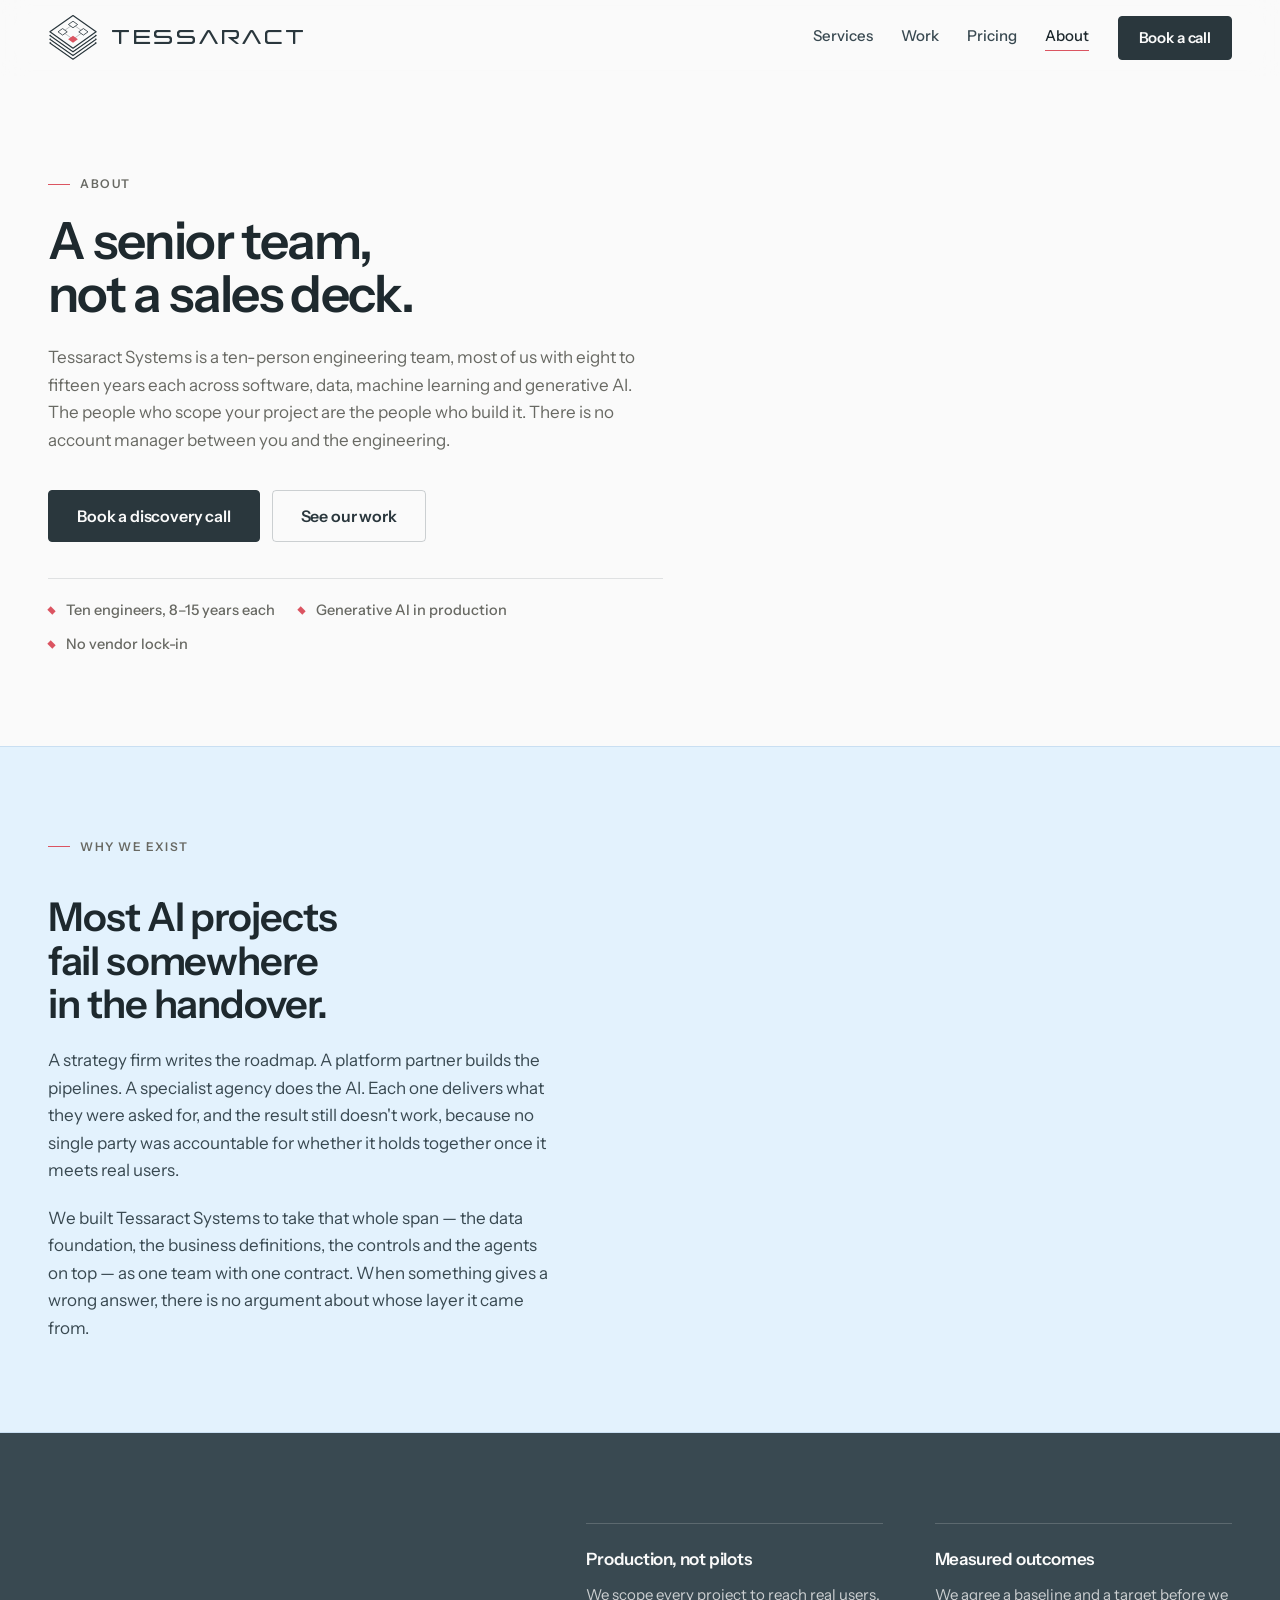
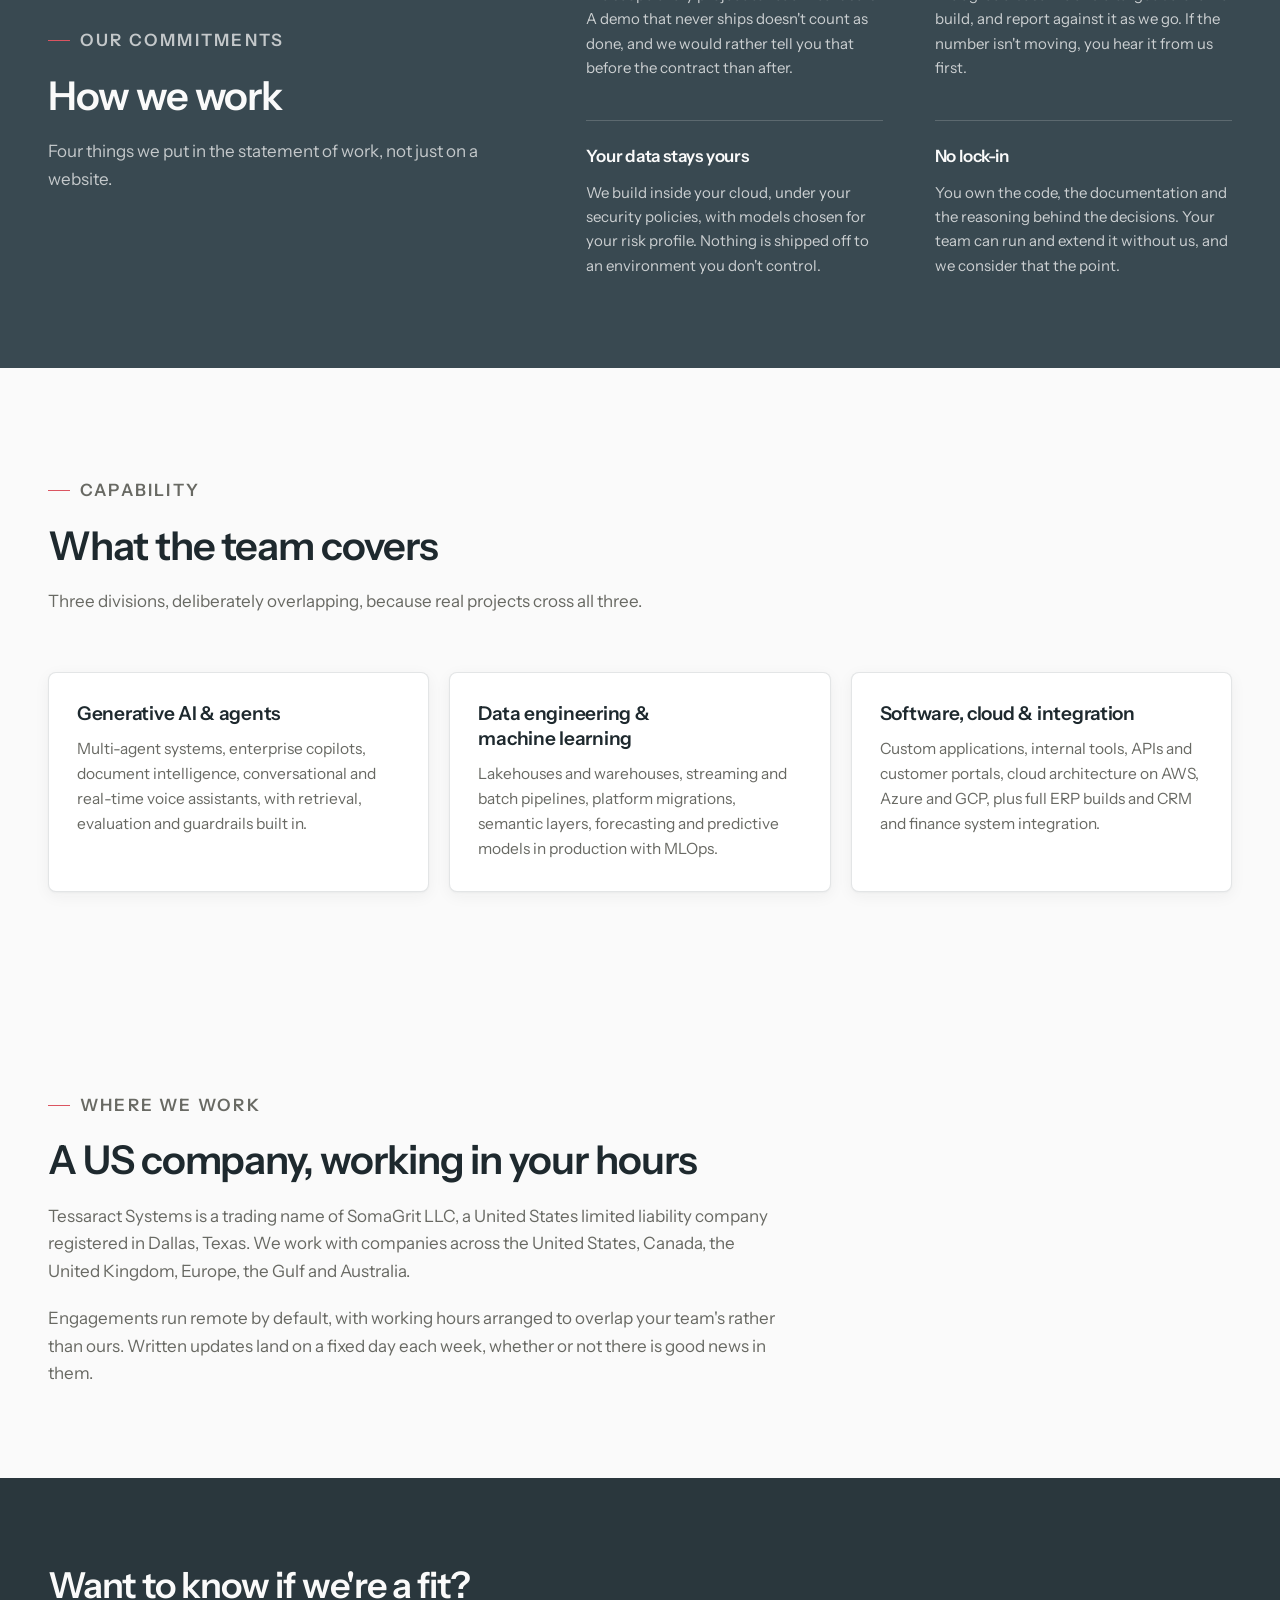
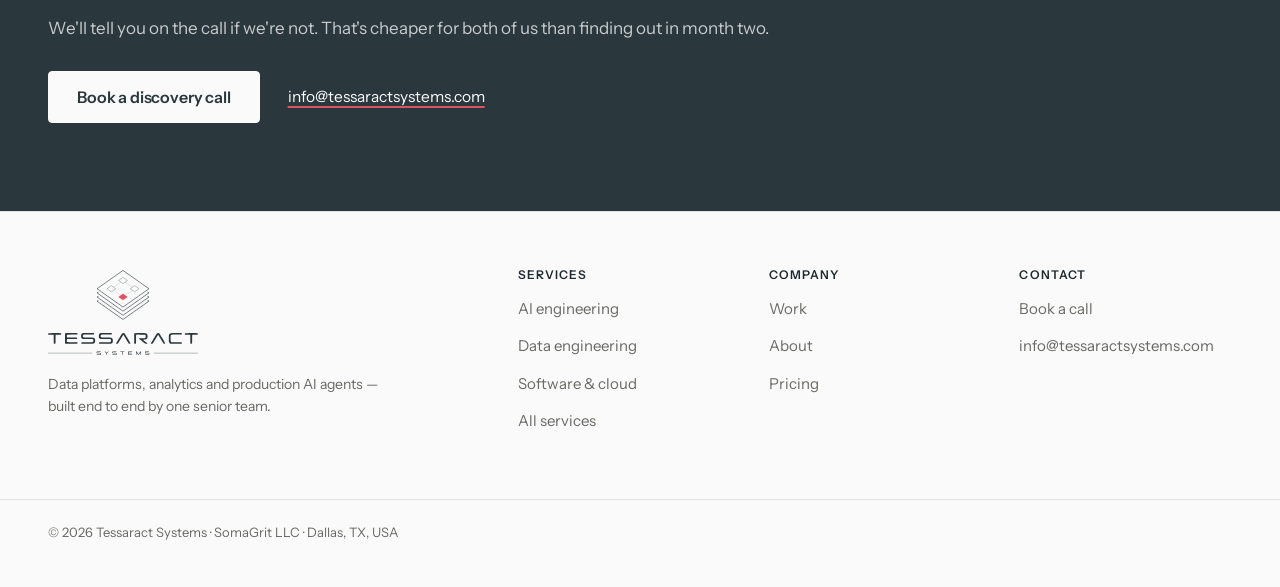
==== commit 521d6d12: "Cut the mark at root-2: camera at exactly 45 degrees 1.732 (textbook true isometric) and then 1.600 " ====
--- a/about/index.html
+++ b/about/index.html
@@ -36,7 +36,7 @@
   <link rel="preconnect" href="https://fonts.googleapis.com">
   <link rel="preconnect" href="https://fonts.gstatic.com" crossorigin>
   <link href="https://fonts.googleapis.com/css2?family=Instrument+Sans:wght@400;500;600;700&display=swap" rel="stylesheet">
-  <link rel="stylesheet" href="/css/styles.css?v=a65552d1">
+  <link rel="stylesheet" href="/css/styles.css?v=2ba3d5cd">
 
   <script>document.documentElement.classList.add('js');</script>
 
@@ -62,7 +62,7 @@
   <header class="site-header">
     <div class="wrap header-inner">
       <a class="brand" href="/" aria-label="Tessaract Systems, home">
-        <svg class="brand-mark" viewBox="16 144.25 368 321.5" aria-hidden="true"><defs><mask id="um0" maskUnits="userSpaceOnUse" x="0" y="0" width="760" height="610"><rect x="0" y="0" width="760" height="610" fill="#fff"/><polygon points="200,210.75 370,317 200,423.25 30,317" fill="#000" stroke="#000" stroke-width="30" stroke-linejoin="round"/><polygon points="200,186.75 370,293 200,399.25 30,293" fill="#000" stroke="#000" stroke-width="30" stroke-linejoin="round"/><polygon points="200,162.75 370,269 200,375.25 30,269" fill="#000" stroke="#000" stroke-width="30" stroke-linejoin="round"/></mask><mask id="um1" maskUnits="userSpaceOnUse" x="0" y="0" width="760" height="610"><rect x="0" y="0" width="760" height="610" fill="#fff"/><polygon points="200,186.75 370,293 200,399.25 30,293" fill="#000" stroke="#000" stroke-width="30" stroke-linejoin="round"/><polygon points="200,162.75 370,269 200,375.25 30,269" fill="#000" stroke="#000" stroke-width="30" stroke-linejoin="round"/></mask><mask id="um2" maskUnits="userSpaceOnUse" x="0" y="0" width="760" height="610"><rect x="0" y="0" width="760" height="610" fill="#fff"/><polygon points="200,162.75 370,269 200,375.25 30,269" fill="#000" stroke="#000" stroke-width="30" stroke-linejoin="round"/></mask></defs><polygon mask="url(#um0)" points="200,234.75 370,341 200,447.25 30,341" fill="none" stroke="currentColor" stroke-width="9" stroke-linejoin="round"/><polygon mask="url(#um1)" points="200,210.75 370,317 200,423.25 30,317" fill="none" stroke="currentColor" stroke-width="9" stroke-linejoin="round"/><polygon mask="url(#um2)" points="200,186.75 370,293 200,399.25 30,293" fill="none" stroke="currentColor" stroke-width="9" stroke-linejoin="round"/><polygon points="200,162.75 370,269 200,375.25 30,269" fill="none" stroke="currentColor" stroke-width="9" stroke-linejoin="round"/><polygon points="200,221.19 276.5,269 200,316.81 123.5,269" fill="none" stroke="currentColor" stroke-width="4" opacity=".55"/><polygon points="200,200 234,221.25 200,242.5 166,221.25" fill="#FAFAFA" stroke="currentColor" stroke-width="6" stroke-linejoin="round"/><polygon points="276.5,247.75 310.5,269 276.5,290.25 242.5,269" fill="#FAFAFA" stroke="currentColor" stroke-width="6" stroke-linejoin="round"/><polygon points="123.5,247.75 157.5,269 123.5,290.25 89.5,269" fill="#FAFAFA" stroke="currentColor" stroke-width="6" stroke-linejoin="round"/><polygon points="200,294.25 236,316.75 200,339.25 164,316.75" fill="#DB5461"/></svg>
+        <svg class="brand-mark" viewBox="16 125.56 368 358.87" aria-hidden="true"><defs><mask id="um0" maskUnits="userSpaceOnUse" x="0" y="0" width="760" height="610"><rect x="0" y="0" width="760" height="610" fill="#fff"/><polygon points="200,198.37 370,318.58 200,438.78 30,318.58" fill="#000" stroke="#000" stroke-width="30" stroke-linejoin="round"/><polygon points="200,171.22 370,291.42 200,411.63 30,291.42" fill="#000" stroke="#000" stroke-width="30" stroke-linejoin="round"/><polygon points="200,144.06 370,264.27 200,384.48 30,264.27" fill="#000" stroke="#000" stroke-width="30" stroke-linejoin="round"/></mask><mask id="um1" maskUnits="userSpaceOnUse" x="0" y="0" width="760" height="610"><rect x="0" y="0" width="760" height="610" fill="#fff"/><polygon points="200,171.22 370,291.42 200,411.63 30,291.42" fill="#000" stroke="#000" stroke-width="30" stroke-linejoin="round"/><polygon points="200,144.06 370,264.27 200,384.48 30,264.27" fill="#000" stroke="#000" stroke-width="30" stroke-linejoin="round"/></mask><mask id="um2" maskUnits="userSpaceOnUse" x="0" y="0" width="760" height="610"><rect x="0" y="0" width="760" height="610" fill="#fff"/><polygon points="200,144.06 370,264.27 200,384.48 30,264.27" fill="#000" stroke="#000" stroke-width="30" stroke-linejoin="round"/></mask></defs><polygon mask="url(#um0)" points="200,225.52 370,345.73 200,465.94 30,345.73" fill="none" stroke="currentColor" stroke-width="9" stroke-linejoin="round"/><polygon mask="url(#um1)" points="200,198.37 370,318.58 200,438.78 30,318.58" fill="none" stroke="currentColor" stroke-width="9" stroke-linejoin="round"/><polygon mask="url(#um2)" points="200,171.22 370,291.42 200,411.63 30,291.42" fill="none" stroke="currentColor" stroke-width="9" stroke-linejoin="round"/><polygon points="200,144.06 370,264.27 200,384.48 30,264.27" fill="none" stroke="currentColor" stroke-width="9" stroke-linejoin="round"/><polygon points="200,210.18 276.5,264.27 200,318.36 123.5,264.27" fill="none" stroke="currentColor" stroke-width="4" opacity=".55"/><polygon points="200,186.21 234,210.25 200,234.29 166,210.25" fill="#FAFAFA" stroke="currentColor" stroke-width="6" stroke-linejoin="round"/><polygon points="276.5,240.23 310.5,264.27 276.5,288.31 242.5,264.27" fill="#FAFAFA" stroke="currentColor" stroke-width="6" stroke-linejoin="round"/><polygon points="123.5,240.23 157.5,264.27 123.5,288.31 89.5,264.27" fill="#FAFAFA" stroke="currentColor" stroke-width="6" stroke-linejoin="round"/><polygon points="200,292.84 236,318.29 200,343.75 164,318.29" fill="#DB5461"/></svg>
         <span class="brand-word"><span class="brand-name">Tessaract</span></span>
       </a>
 
--- a/css/styles.css
+++ b/css/styles.css
@@ -2214,24 +2214,24 @@
 /* Each layer takes 22% of the timeline (about 4.4s) to travel, and starts
    3% after the one above it, so the stack peels open from the top. */
 @keyframes hf-3 {
-  0%, 18%   { transform: translateY(159px); }
+  0%, 18%   { transform: translateY(154.27px); }
   40%, 70%  { transform: translateY(0); }
-  88%, 100% { transform: translateY(159px); }
+  88%, 100% { transform: translateY(154.27px); }
 }
 @keyframes hf-2 {
-  0%, 21%   { transform: translateY(53px); }
+  0%, 21%   { transform: translateY(51.42px); }
   43%, 70%  { transform: translateY(0); }
-  90%, 100% { transform: translateY(53px); }
+  90%, 100% { transform: translateY(51.42px); }
 }
 @keyframes hf-1 {
-  0%, 24%   { transform: translateY(-53px); }
+  0%, 24%   { transform: translateY(-51.42px); }
   46%, 70%  { transform: translateY(0); }
-  92%, 100% { transform: translateY(-53px); }
+  92%, 100% { transform: translateY(-51.42px); }
 }
 @keyframes hf-0 {
-  0%, 27%   { transform: translateY(-159px); }
+  0%, 27%   { transform: translateY(-154.27px); }
   49%, 70%  { transform: translateY(0); }
-  94%, 100% { transform: translateY(-159px); }
+  94%, 100% { transform: translateY(-154.27px); }
 }
 
 /* The lattice: the stack's silhouette edges, drawn only while it is open.
@@ -2251,7 +2251,7 @@
    read as the core having energy, not as a glow effect. */
 .hf-bloom {
   opacity: 0;
-  transform-origin: 200px 157.75px;
+  transform-origin: 200px 164.02px;
   animation: hf-bloom 20s ease-in-out infinite;
 }
 
@@ -2266,10 +2266,10 @@
 @media (prefers-reduced-motion: reduce) {
   .hf-scale, .hf-layer, .hf-edges, .hf-bloom { animation: none; }
   .hf-edges, .hf-bloom { opacity: 0; }
-  .hf-0 { transform: translateY(-159px); }
-  .hf-1 { transform: translateY(-53px); }
-  .hf-2 { transform: translateY(53px); }
-  .hf-3 { transform: translateY(159px); }
+  .hf-0 { transform: translateY(-154.27px); }
+  .hf-1 { transform: translateY(-51.42px); }
+  .hf-2 { transform: translateY(51.42px); }
+  .hf-3 { transform: translateY(154.27px); }
 }
 
 /* Single column below the breakpoint: the hero text carries it alone. */
